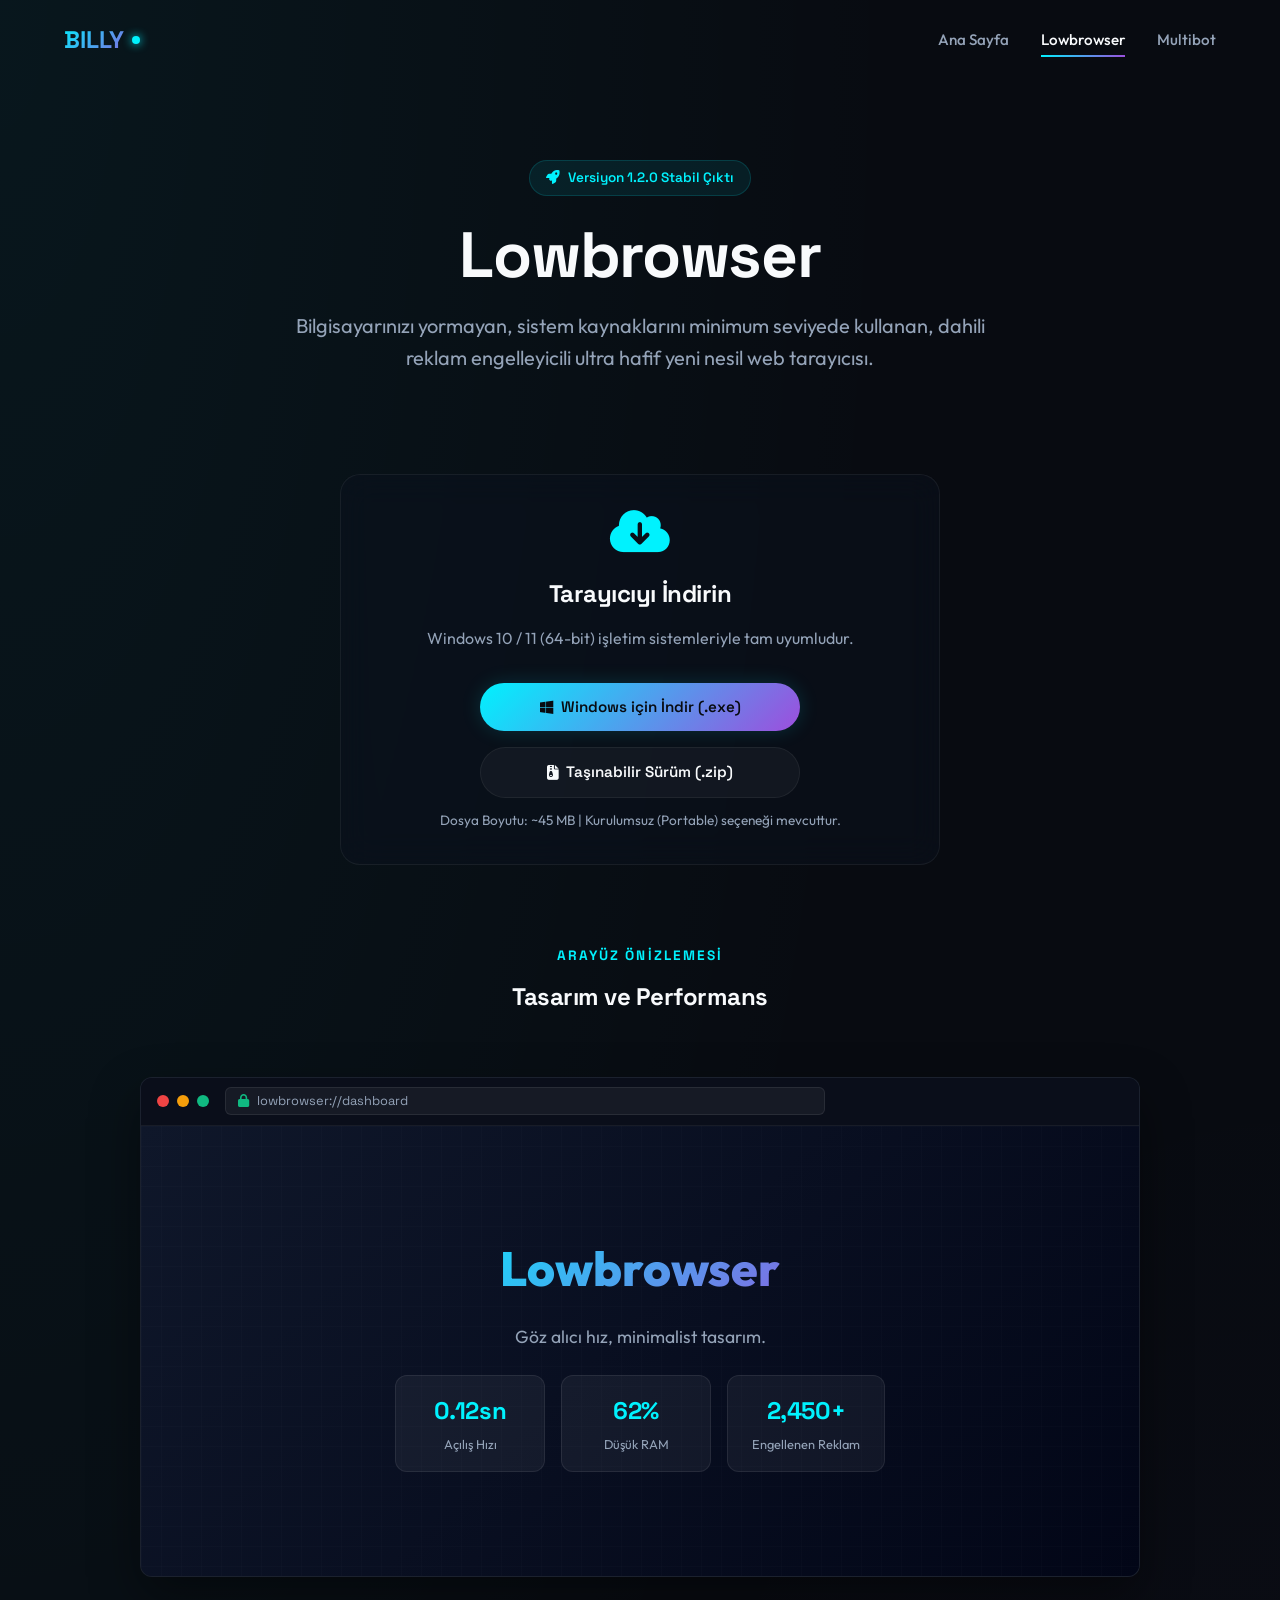
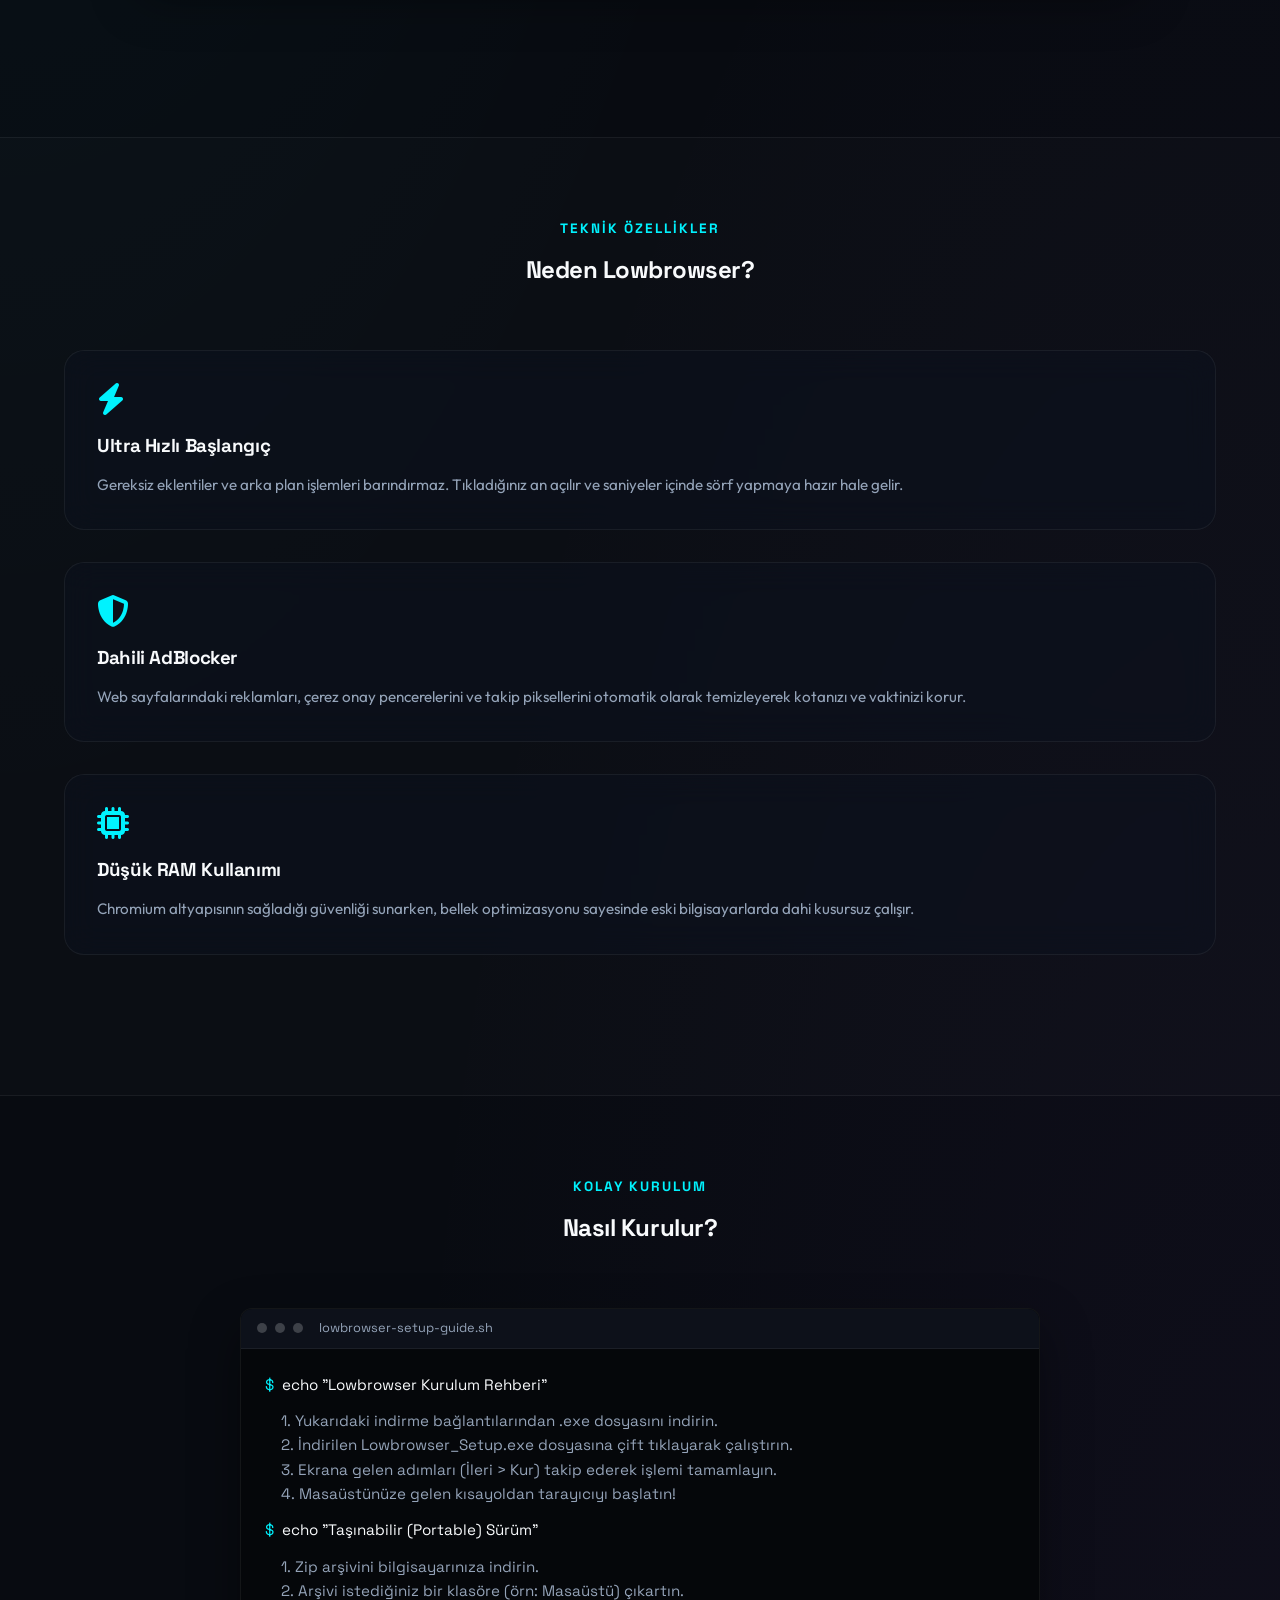
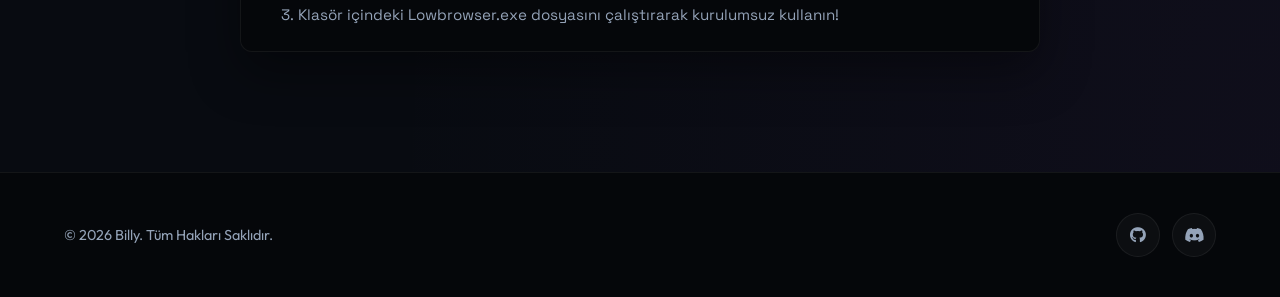
==== lowbrowser.html @ a313567b "ilk portfolyo surumu" ====
<!DOCTYPE html>
<html lang="tr">
<head>
  <meta charset="UTF-8">
  <meta name="viewport" content="width=device-width, initial-scale=1.0">
  <title>Lowbrowser İndir | Ultra Hafif Web Tarayıcısı</title>
  <meta name="description" content="Lowbrowser web tarayıcısını indirin. Minimum RAM ve CPU kullanımıyla Chromium tabanlı, hızlı, reklam engelleme özellikli tarayıcı.">
  
  <!-- Font Awesome Icons -->
  <link rel="stylesheet" href="https://cdnjs.cloudflare.com/ajax/libs/font-awesome/6.4.0/css/all.min.css">
  
  <!-- Custom Stylesheet -->
  <link rel="stylesheet" href="style.css">
</head>
<body>

  <!-- Navbar -->
  <header>
    <div class="container nav-container">
      <a href="index.html" class="logo" id="nav-logo">
        BILLY<span class="logo-dot"></span>
      </a>
      <ul class="nav-links" id="nav-menu">
        <li><a href="index.html">Ana Sayfa</a></li>
        <li><a href="lowbrowser.html" class="active">Lowbrowser</a></li>
        <li><a href="multibot.html">Multibot</a></li>
      </ul>
      <button class="mobile-menu-btn" aria-label="Menüyü Aç" id="menu-toggle">
        <i class="fas fa-bars"></i>
      </button>
    </div>
  </header>

  <!-- Subpage Hero -->
  <section class="subpage-hero">
    <div class="container">
      <span class="subpage-badge" style="background: rgba(0, 242, 254, 0.08); border: 1px solid rgba(0, 242, 254, 0.15); color: var(--accent-cyan);">
        <i class="fas fa-rocket"></i> Versiyon 1.2.0 Stabil Çıktı
      </span>
      <h1 class="subpage-title">Lowbrowser</h1>
      <p class="subpage-description">
        Bilgisayarınızı yormayan, sistem kaynaklarını minimum seviyede kullanan, dahili reklam engelleyicili ultra hafif yeni nesil web tarayıcısı.
      </p>
    </div>
  </section>

  <!-- Download Action Box -->
  <div class="container">
    <div class="glass-card download-box">
      <i class="fas fa-cloud-download-alt fa-3x" style="color: var(--accent-cyan); margin-bottom: 20px;"></i>
      <h2 style="margin-bottom: 12px;">Tarayıcıyı İndirin</h2>
      <p style="color: var(--text-secondary);">Windows 10 / 11 (64-bit) işletim sistemleriyle tam uyumludur.</p>
      
      <div class="download-options">
        <div class="download-btn-wrapper">
          <a href="https://github.com/billygitpages/lowbrowser/releases/latest/download/Lowbrowser_Setup.exe" class="btn btn-primary" style="width: 100%; max-width: 320px;" id="download-exe-link">
            <i class="fab fa-windows"></i> Windows için İndir (.exe)
          </a>
        </div>
        <div>
          <a href="https://github.com/billygitpages/lowbrowser/archive/refs/heads/main.zip" class="btn btn-secondary" style="width: 100%; max-width: 320px;" id="download-zip-link">
            <i class="fas fa-file-archive"></i> Taşınabilir Sürüm (.zip)
          </a>
        </div>
      </div>
      <p class="download-info-small">Dosya Boyutu: ~45 MB | Kurulumsuz (Portable) seçeneği mevcuttur.</p>
    </div>
  </div>

  <!-- Browser Visual Mockup -->
  <section class="section" style="padding-top: 0;">
    <div class="container">
      <div class="section-header">
        <span class="section-tag">Arayüz Önizlemesi</span>
        <h2>Tasarım ve Performans</h2>
      </div>

      <div class="browser-mockup">
        <div class="browser-header">
          <div class="browser-dots">
            <span class="browser-dot red"></span>
            <span class="browser-dot yellow"></span>
            <span class="browser-dot green"></span>
          </div>
          <div class="browser-address">
            <i class="fas fa-lock" style="margin-right: 8px; color: #10b981;"></i> lowbrowser://dashboard
          </div>
        </div>
        <div class="browser-content">
          <div class="browser-preview-ui">
            <div class="browser-preview-logo">Lowbrowser</div>
            <p style="color: var(--text-secondary); margin-bottom: 24px; font-size: 1.1rem;">Göz alıcı hız, minimalist tasarım.</p>
            
            <div style="display: flex; gap: 16px; justify-content: center; flex-wrap: wrap;">
              <div style="background: rgba(255,255,255,0.05); padding: 16px 24px; border-radius: 12px; border: 1px solid rgba(255,255,255,0.08); min-width: 150px;">
                <h4 style="color: var(--accent-cyan); font-size: 1.5rem; margin-bottom: 4px;">0.12sn</h4>
                <p style="font-size: 0.8rem; color: var(--text-secondary);">Açılış Hızı</p>
              </div>
              <div style="background: rgba(255,255,255,0.05); padding: 16px 24px; border-radius: 12px; border: 1px solid rgba(255,255,255,0.08); min-width: 150px;">
                <h4 style="color: var(--accent-cyan); font-size: 1.5rem; margin-bottom: 4px;">62%</h4>
                <p style="font-size: 0.8rem; color: var(--text-secondary);">Düşük RAM</p>
              </div>
              <div style="background: rgba(255,255,255,0.05); padding: 16px 24px; border-radius: 12px; border: 1px solid rgba(255,255,255,0.08); min-width: 150px;">
                <h4 style="color: var(--accent-cyan); font-size: 1.5rem; margin-bottom: 4px;">2,450+</h4>
                <p style="font-size: 0.8rem; color: var(--text-secondary);">Engellenen Reklam</p>
              </div>
            </div>
          </div>
          <!-- Background effect representing grid / browser lines -->
          <div style="position: absolute; inset: 0; background-image: linear-gradient(rgba(255,255,255,0.01) 1px, transparent 1px), linear-gradient(90deg, rgba(255,255,255,0.01) 1px, transparent 1px); background-size: 20px 20px; z-index: 1;"></div>
        </div>
      </div>
    </div>
  </section>

  <!-- Detailed Features Grid -->
  <section class="section" style="background: rgba(255, 255, 255, 0.01); border-top: 1px solid var(--card-border); border-bottom: 1px solid var(--card-border);">
    <div class="container">
      <div class="section-header">
        <span class="section-tag">Teknik Özellikler</span>
        <h2>Neden Lowbrowser?</h2>
      </div>

      <div class="features-grid">
        <div class="glass-card">
          <i class="fas fa-bolt fa-2x" style="color: var(--accent-cyan); margin-bottom: 16px;"></i>
          <h3 style="margin-bottom: 12px;">Ultra Hızlı Başlangıç</h3>
          <p style="color: var(--text-secondary); font-size: 0.95rem;">
            Gereksiz eklentiler ve arka plan işlemleri barındırmaz. Tıkladığınız an açılır ve saniyeler içinde sörf yapmaya hazır hale gelir.
          </p>
        </div>

        <div class="glass-card">
          <i class="fas fa-shield-alt fa-2x" style="color: var(--accent-cyan); margin-bottom: 16px;"></i>
          <h3 style="margin-bottom: 12px;">Dahili AdBlocker</h3>
          <p style="color: var(--text-secondary); font-size: 0.95rem;">
            Web sayfalarındaki reklamları, çerez onay pencerelerini ve takip piksellerini otomatik olarak temizleyerek kotanızı ve vaktinizi korur.
          </p>
        </div>

        <div class="glass-card">
          <i class="fas fa-microchip fa-2x" style="color: var(--accent-cyan); margin-bottom: 16px;"></i>
          <h3 style="margin-bottom: 12px;">Düşük RAM Kullanımı</h3>
          <p style="color: var(--text-secondary); font-size: 0.95rem;">
            Chromium altyapısının sağladığı güvenliği sunarken, bellek optimizasyonu sayesinde eski bilgisayarlarda dahi kusursuz çalışır.
          </p>
        </div>
      </div>
    </div>
  </section>

  <!-- How to Install Guide -->
  <section class="section">
    <div class="container">
      <div class="section-header">
        <span class="section-tag">Kolay Kurulum</span>
        <h2>Nasıl Kurulur?</h2>
      </div>

      <div class="terminal-card">
        <div class="terminal-header">
          <span class="terminal-dot"></span>
          <span class="terminal-dot"></span>
          <span class="terminal-dot"></span>
          <span class="terminal-title">lowbrowser-setup-guide.sh</span>
        </div>
        <div class="terminal-body">
          <div class="terminal-line">
            <span class="terminal-prompt">$</span>
            <span class="terminal-input">echo "Lowbrowser Kurulum Rehberi"</span>
          </div>
          <div class="terminal-output">
            1. Yukarıdaki indirme bağlantılarından .exe dosyasını indirin.<br>
            2. İndirilen Lowbrowser_Setup.exe dosyasına çift tıklayarak çalıştırın.<br>
            3. Ekrana gelen adımları (İleri > Kur) takip ederek işlemi tamamlayın.<br>
            4. Masaüstünüze gelen kısayoldan tarayıcıyı başlatın!
          </div>
          <div class="terminal-line">
            <span class="terminal-prompt">$</span>
            <span class="terminal-input">echo "Taşınabilir (Portable) Sürüm"</span>
          </div>
          <div class="terminal-output">
            1. Zip arşivini bilgisayarınıza indirin.<br>
            2. Arşivi istediğiniz bir klasöre (örn: Masaüstü) çıkartın.<br>
            3. Klasör içindeki Lowbrowser.exe dosyasını çalıştırarak kurulumsuz kullanın!
          </div>
        </div>
      </div>
    </div>
  </section>

  <!-- Footer -->
  <footer>
    <div class="container footer-container">
      <div class="footer-copy">
        &copy; 2026 Billy. Tüm Hakları Saklıdır.
      </div>
      <div class="footer-socials">
        <a href="https://github.com/billygitpages" class="btn-icon" target="_blank" aria-label="GitHub"><i class="fab fa-github"></i></a>
        <a href="https://discord.gg/invite" class="btn-icon" target="_blank" aria-label="Discord"><i class="fab fa-discord"></i></a>
      </div>
    </div>
  </footer>

  <!-- Custom Scripts -->
  <script src="main.js"></script>
</body>
</html>
---- style.css ----
@import url('https://fonts.googleapis.com/css2?family=Outfit:wght@300;400;500;600;700;800&family=Space+Grotesk:wght@400;500;600;700&display=swap');

/* CSS Variables */
:root {
  --bg-color: #080b11;
  --card-bg: rgba(13, 19, 33, 0.45);
  --card-border: rgba(255, 255, 255, 0.06);
  --text-primary: #f8fafc;
  --text-secondary: #94a3b8;
  --accent-cyan: #00f2fe;
  --accent-purple: #9d4edd;
  --accent-blue: #3b82f6;
  --gradient-primary: linear-gradient(135deg, var(--accent-cyan) 0%, var(--accent-purple) 100%);
  --gradient-dark: linear-gradient(180deg, #0b111e 0%, #05070a 100%);
  --glow-shadow: 0 0 20px rgba(0, 242, 254, 0.15);
  --glow-shadow-purple: 0 0 20px rgba(157, 78, 221, 0.15);
  --transition-smooth: all 0.3s cubic-bezier(0.4, 0, 0.2, 1);
  --font-display: 'Space Grotesk', sans-serif;
  --font-body: 'Outfit', sans-serif;
}

/* Reset */
* {
  margin: 0;
  padding: 0;
  box-sizing: border-box;
}

html {
  scroll-behavior: smooth;
}

body {
  background-color: var(--bg-color);
  background-image: 
    radial-gradient(at 0% 0%, rgba(0, 242, 254, 0.05) 0px, transparent 50%),
    radial-gradient(at 100% 100%, rgba(157, 78, 221, 0.05) 0px, transparent 50%);
  color: var(--text-primary);
  font-family: var(--font-body);
  line-height: 1.6;
  overflow-x: hidden;
  min-height: 100vh;
  display: flex;
  flex-direction: column;
}

/* Typography */
h1, h2, h3, h4, h5, h6 {
  font-family: var(--font-display);
  font-weight: 700;
  letter-spacing: -0.02em;
}

a {
  color: inherit;
  text-decoration: none;
  transition: var(--transition-smooth);
}

/* Layout Utilities */
.container {
  width: 100%;
  max-width: 1200px;
  margin: 0 auto;
  padding: 0 24px;
}

.section {
  padding: 80px 0;
}

/* Navigation Header */
header {
  position: fixed;
  top: 0;
  left: 0;
  width: 100%;
  z-index: 1000;
  transition: var(--transition-smooth);
  border-bottom: 1px solid transparent;
}

header.scrolled {
  background: rgba(8, 11, 17, 0.8);
  backdrop-filter: blur(12px);
  -webkit-backdrop-filter: blur(12px);
  border-bottom: 1px solid var(--card-border);
  box-shadow: 0 4px 30px rgba(0, 0, 0, 0.2);
}

.nav-container {
  display: flex;
  justify-content: space-between;
  align-items: center;
  height: 80px;
}

.logo {
  font-family: var(--font-display);
  font-size: 1.5rem;
  font-weight: 700;
  background: var(--gradient-primary);
  -webkit-background-clip: text;
  -webkit-text-fill-color: transparent;
  display: flex;
  align-items: center;
  gap: 8px;
}

.logo-dot {
  width: 8px;
  height: 8px;
  background: var(--accent-cyan);
  border-radius: 50%;
  box-shadow: 0 0 10px var(--accent-cyan);
}

.nav-links {
  display: flex;
  gap: 32px;
  list-style: none;
}

.nav-links a {
  font-size: 0.95rem;
  font-weight: 500;
  color: var(--text-secondary);
  position: relative;
  padding: 8px 0;
}

.nav-links a:hover,
.nav-links a.active {
  color: var(--text-primary);
}

.nav-links a::after {
  content: '';
  position: absolute;
  bottom: 0;
  left: 0;
  width: 0;
  height: 2px;
  background: var(--gradient-primary);
  transition: var(--transition-smooth);
}

.nav-links a:hover::after,
.nav-links a.active::after {
  width: 100%;
}

.mobile-menu-btn {
  display: none;
  background: none;
  border: none;
  color: var(--text-primary);
  font-size: 1.5rem;
  cursor: pointer;
}

/* Buttons */
.btn {
  display: inline-flex;
  align-items: center;
  justify-content: center;
  gap: 8px;
  padding: 12px 28px;
  border-radius: 50px;
  font-size: 0.95rem;
  font-weight: 600;
  cursor: pointer;
  transition: var(--transition-smooth);
  font-family: var(--font-display);
}

.btn-primary {
  background: var(--gradient-primary);
  color: #080b11;
  box-shadow: var(--glow-shadow);
  border: none;
}

.btn-primary:hover {
  transform: translateY(-2px);
  box-shadow: 0 0 25px rgba(0, 242, 254, 0.4);
}

.btn-secondary {
  background: rgba(255, 255, 255, 0.04);
  color: var(--text-primary);
  border: 1px solid var(--card-border);
}

.btn-secondary:hover {
  background: rgba(255, 255, 255, 0.08);
  border-color: rgba(255, 255, 255, 0.2);
  transform: translateY(-2px);
}

.btn-icon {
  width: 44px;
  height: 44px;
  border-radius: 50%;
  display: inline-flex;
  align-items: center;
  justify-content: center;
  background: rgba(255, 255, 255, 0.03);
  border: 1px solid var(--card-border);
  color: var(--text-secondary);
  transition: var(--transition-smooth);
}

.btn-icon:hover {
  color: var(--text-primary);
  background: rgba(255, 255, 255, 0.08);
  border-color: var(--accent-cyan);
  box-shadow: var(--glow-shadow);
  transform: translateY(-2px);
}

/* Glassmorphism Cards */
.glass-card {
  background: var(--card-bg);
  backdrop-filter: blur(16px);
  -webkit-backdrop-filter: blur(16px);
  border: 1px solid var(--card-border);
  border-radius: 20px;
  padding: 32px;
  transition: var(--transition-smooth);
}

.glass-card:hover {
  border-color: rgba(255, 255, 255, 0.12);
  transform: translateY(-4px);
}

/* Hero Section */
.hero {
  min-height: 100vh;
  display: flex;
  align-items: center;
  padding-top: 100px;
  position: relative;
  overflow: hidden;
}

.hero-grid {
  display: grid;
  grid-template-cols: 1.2fr 0.8fr;
  gap: 48px;
  align-items: center;
}

.hero-content {
  max-width: 650px;
}

.hero-badge {
  display: inline-flex;
  align-items: center;
  gap: 8px;
  background: rgba(0, 242, 254, 0.08);
  border: 1px solid rgba(0, 242, 254, 0.15);
  color: var(--accent-cyan);
  padding: 6px 16px;
  border-radius: 30px;
  font-size: 0.85rem;
  font-weight: 600;
  margin-bottom: 24px;
  font-family: var(--font-display);
}

.hero-badge .ping {
  width: 6px;
  height: 6px;
  background-color: var(--accent-cyan);
  border-radius: 50%;
  animation: ping 1.5s infinite;
}

@keyframes ping {
  0% { transform: scale(1); opacity: 1; }
  50% { transform: scale(1.8); opacity: 0; }
  100% { transform: scale(1); opacity: 0; }
}

.hero-title {
  font-size: 4rem;
  line-height: 1.1;
  margin-bottom: 24px;
}

.hero-title span {
  background: var(--gradient-primary);
  -webkit-background-clip: text;
  -webkit-text-fill-color: transparent;
}

.hero-subtitle {
  font-size: 1.25rem;
  color: var(--text-secondary);
  margin-bottom: 40px;
}

.hero-buttons {
  display: flex;
  gap: 16px;
  flex-wrap: wrap;
}

/* Floating Art / Visual Representation in Hero */
.hero-visual {
  position: relative;
  display: flex;
  justify-content: center;
  align-items: center;
}

.hero-circle {
  width: 320px;
  height: 320px;
  background: radial-gradient(circle, rgba(0, 242, 254, 0.15) 0%, transparent 70%);
  border-radius: 50%;
  position: relative;
  animation: float 6s ease-in-out infinite;
}

.hero-circle::before {
  content: '';
  position: absolute;
  inset: 20px;
  border: 1px dashed rgba(255, 255, 255, 0.1);
  border-radius: 50%;
  animation: spin 20s linear infinite;
}

.hero-circle::after {
  content: '';
  position: absolute;
  width: 15px;
  height: 15px;
  background: var(--accent-purple);
  border-radius: 50%;
  top: 15%;
  right: 15%;
  box-shadow: var(--glow-shadow-purple);
}

@keyframes float {
  0%, 100% { transform: translateY(0); }
  50% { transform: translateY(-15px); }
}

@keyframes spin {
  to { transform: rotate(360deg); }
}

/* About / Stats */
.stats-grid {
  display: grid;
  grid-template-cols: repeat(auto-fit, minmax(220px, 1fr));
  gap: 24px;
  margin-bottom: 48px;
}

.stat-card {
  text-align: center;
}

.stat-number {
  font-size: 2.5rem;
  font-weight: 800;
  font-family: var(--font-display);
  background: var(--gradient-primary);
  -webkit-background-clip: text;
  -webkit-text-fill-color: transparent;
  margin-bottom: 8px;
}

.stat-label {
  color: var(--text-secondary);
  font-size: 0.9rem;
}

/* Section Header */
.section-header {
  text-align: center;
  max-width: 600px;
  margin: 0 auto 60px;
}

.section-tag {
  color: var(--accent-cyan);
  font-family: var(--font-display);
  font-size: 0.85rem;
  font-weight: 700;
  text-transform: uppercase;
  letter-spacing: 0.15em;
  margin-bottom: 12px;
  display: block;
}

.section-title {
  font-size: 2.5rem;
  margin-bottom: 16px;
}

.section-subtitle {
  color: var(--text-secondary);
}

/* Projects Grid */
.projects-grid {
  display: grid;
  grid-template-cols: 1fr 1fr;
  gap: 32px;
}

.project-card {
  display: flex;
  flex-direction: column;
  height: 100%;
}

.project-meta {
  display: flex;
  justify-content: space-between;
  align-items: center;
  margin-bottom: 20px;
}

.project-tag {
  font-size: 0.8rem;
  font-weight: 600;
  padding: 4px 12px;
  border-radius: 20px;
  background: rgba(255, 255, 255, 0.05);
  border: 1px solid var(--card-border);
}

.project-tag.lowbrowser {
  color: var(--accent-cyan);
  background: rgba(0, 242, 254, 0.06);
}

.project-tag.multibot {
  color: var(--accent-purple);
  background: rgba(157, 78, 221, 0.06);
}

.project-card h3 {
  font-size: 1.75rem;
  margin-bottom: 12px;
}

.project-description {
  color: var(--text-secondary);
  margin-bottom: 24px;
  flex-grow: 1;
}

.project-features {
  list-style: none;
  margin-bottom: 32px;
}

.project-features li {
  display: flex;
  align-items: center;
  gap: 8px;
  font-size: 0.9rem;
  color: var(--text-secondary);
  margin-bottom: 8px;
}

.project-features li::before {
  content: '✓';
  color: var(--accent-cyan);
  font-weight: bold;
}

.project-links {
  display: flex;
  gap: 16px;
  margin-top: auto;
}

/* Skills Showcase */
.skills-grid {
  display: grid;
  grid-template-cols: repeat(auto-fit, minmax(280px, 1fr));
  gap: 24px;
}

.skill-category h3 {
  font-size: 1.25rem;
  margin-bottom: 20px;
  display: flex;
  align-items: center;
  gap: 8px;
}

.skill-category h3 .indicator {
  width: 6px;
  height: 6px;
  border-radius: 50%;
  background: var(--accent-cyan);
}

.skill-items {
  display: flex;
  flex-wrap: wrap;
  gap: 12px;
}

.skill-tag {
  background: rgba(255, 255, 255, 0.03);
  border: 1px solid var(--card-border);
  padding: 8px 16px;
  border-radius: 8px;
  font-size: 0.9rem;
  font-weight: 500;
  transition: var(--transition-smooth);
}

.skill-tag:hover {
  background: rgba(255, 255, 255, 0.06);
  border-color: var(--accent-cyan);
  transform: translateY(-2px);
}

/* Contact Info */
.contact-grid {
  display: grid;
  grid-template-cols: 1fr 1.2fr;
  gap: 48px;
}

.contact-info {
  display: flex;
  flex-direction: column;
  gap: 24px;
}

.contact-method {
  display: flex;
  align-items: center;
  gap: 20px;
}

.contact-icon {
  width: 56px;
  height: 56px;
  border-radius: 16px;
  background: rgba(255, 255, 255, 0.03);
  border: 1px solid var(--card-border);
  display: flex;
  align-items: center;
  justify-content: center;
  color: var(--accent-cyan);
  font-size: 1.25rem;
}

.contact-details h4 {
  font-size: 0.9rem;
  color: var(--text-secondary);
  text-transform: uppercase;
  margin-bottom: 4px;
}

.contact-details p {
  font-size: 1.1rem;
  font-weight: 600;
}

/* Footer */
footer {
  margin-top: auto;
  border-top: 1px solid var(--card-border);
  padding: 40px 0;
  background: #05070a;
}

.footer-container {
  display: flex;
  justify-content: space-between;
  align-items: center;
  flex-wrap: wrap;
  gap: 24px;
}

.footer-copy {
  color: var(--text-secondary);
  font-size: 0.9rem;
}

.footer-socials {
  display: flex;
  gap: 12px;
}

/* Subpages Styling (Lowbrowser & Multibot) */
.subpage-hero {
  padding-top: 160px;
  padding-bottom: 60px;
  text-align: center;
}

.subpage-badge {
  display: inline-flex;
  align-items: center;
  gap: 8px;
  padding: 6px 16px;
  border-radius: 30px;
  font-size: 0.85rem;
  font-weight: 600;
  margin-bottom: 24px;
  font-family: var(--font-display);
}

.subpage-title {
  font-size: 4rem;
  margin-bottom: 20px;
  line-height: 1.1;
}

.subpage-description {
  font-size: 1.25rem;
  color: var(--text-secondary);
  max-width: 700px;
  margin: 0 auto 40px;
}

/* Lowbrowser Download Section */
.download-box {
  max-width: 600px;
  margin: 0 auto 80px;
  text-align: center;
}

.download-options {
  display: flex;
  flex-direction: column;
  gap: 16px;
  margin-top: 32px;
}

.download-btn-wrapper {
  position: relative;
}

.download-info-small {
  margin-top: 12px;
  font-size: 0.85rem;
  color: var(--text-secondary);
}

/* Browser Window Mockup */
.browser-mockup {
  border-radius: 12px;
  border: 1px solid var(--card-border);
  box-shadow: 0 20px 50px rgba(0,0,0,0.4);
  overflow: hidden;
  background: #0d1321;
  margin: 40px auto 80px;
  max-width: 1000px;
}

.browser-header {
  height: 48px;
  background: #0a0e1a;
  border-bottom: 1px solid var(--card-border);
  display: flex;
  align-items: center;
  padding: 0 16px;
  gap: 16px;
}

.browser-dots {
  display: flex;
  gap: 8px;
}

.browser-dot {
  width: 12px;
  height: 12px;
  border-radius: 50%;
}

.browser-dot.red { background-color: #ef4444; }
.browser-dot.yellow { background-color: #f59e0b; }
.browser-dot.green { background-color: #10b981; }

.browser-address {
  flex-grow: 1;
  max-width: 600px;
  height: 28px;
  background: rgba(255,255,255,0.05);
  border: 1px solid rgba(255,255,255,0.08);
  border-radius: 6px;
  display: flex;
  align-items: center;
  padding: 0 12px;
  font-size: 0.8rem;
  color: var(--text-secondary);
  font-family: var(--font-display);
}

.browser-content {
  height: 450px;
  display: flex;
  align-items: center;
  justify-content: center;
  background: linear-gradient(135deg, #0f172a 0%, #020617 100%);
  position: relative;
  overflow: hidden;
}

.browser-preview-ui {
  text-align: center;
  z-index: 2;
  padding: 24px;
}

.browser-preview-logo {
  font-size: 3rem;
  font-weight: 800;
  margin-bottom: 16px;
  background: var(--gradient-primary);
  -webkit-background-clip: text;
  -webkit-text-fill-color: transparent;
}

/* Command Console / Bot commands */
.terminal-card {
  background: #05070a;
  border-radius: 12px;
  border: 1px solid var(--card-border);
  box-shadow: 0 20px 50px rgba(0,0,0,0.4);
  font-family: 'Space Grotesk', monospace;
  overflow: hidden;
  max-width: 800px;
  margin: 40px auto;
}

.terminal-header {
  height: 40px;
  background: #0d111a;
  border-bottom: 1px solid var(--card-border);
  display: flex;
  align-items: center;
  padding: 0 16px;
  gap: 8px;
}

.terminal-dot {
  width: 10px;
  height: 10px;
  border-radius: 50%;
  background: rgba(255, 255, 255, 0.2);
}

.terminal-title {
  color: var(--text-secondary);
  font-size: 0.8rem;
  margin-left: 8px;
}

.terminal-body {
  padding: 24px;
  color: #38bdf8;
  font-size: 0.95rem;
  min-height: 250px;
  display: flex;
  flex-direction: column;
  gap: 12px;
}

.terminal-line {
  display: flex;
  gap: 8px;
}

.terminal-prompt {
  color: var(--accent-cyan);
}

.terminal-input {
  color: var(--text-primary);
}

.terminal-output {
  color: var(--text-secondary);
  padding-left: 16px;
}

.command-table {
  width: 100%;
  border-collapse: collapse;
  margin-top: 16px;
}

.command-table th, .command-table td {
  padding: 12px 16px;
  text-align: left;
  border-bottom: 1px solid rgba(255,255,255,0.05);
}

.command-table th {
  color: var(--accent-cyan);
  font-size: 0.85rem;
  text-transform: uppercase;
}

.command-name {
  color: var(--text-primary);
  font-weight: 600;
}

/* Feature Grid standard */
.features-grid {
  display: grid;
  grid-template-cols: repeat(auto-fit, minmax(300px, 1fr));
  gap: 32px;
  margin-bottom: 60px;
}

/* Responsive Breakpoints */
@media (max-width: 992px) {
  .hero-grid {
    grid-template-cols: 1fr;
    text-align: center;
    padding-bottom: 60px;
  }
  
  .hero-content {
    max-width: 100%;
  }

  .hero-buttons {
    justify-content: center;
  }

  .hero-visual {
    margin-top: 40px;
  }

  .projects-grid {
    grid-template-cols: 1fr;
  }

  .contact-grid {
    grid-template-cols: 1fr;
  }
}

@media (max-width: 768px) {
  .hero-title {
    font-size: 2.75rem;
  }
  
  .subpage-title {
    font-size: 2.75rem;
  }

  .nav-links {
    display: none; /* In a production app, we would make a responsive toggle. We will handle toggles in main.js */
  }

  .nav-links.active {
    display: flex;
    flex-direction: column;
    position: absolute;
    top: 80px;
    left: 0;
    width: 100%;
    background: rgba(8, 11, 17, 0.95);
    backdrop-filter: blur(12px);
    border-bottom: 1px solid var(--card-border);
    padding: 24px;
    gap: 16px;
    align-items: center;
  }

  .mobile-menu-btn {
    display: block;
  }
}
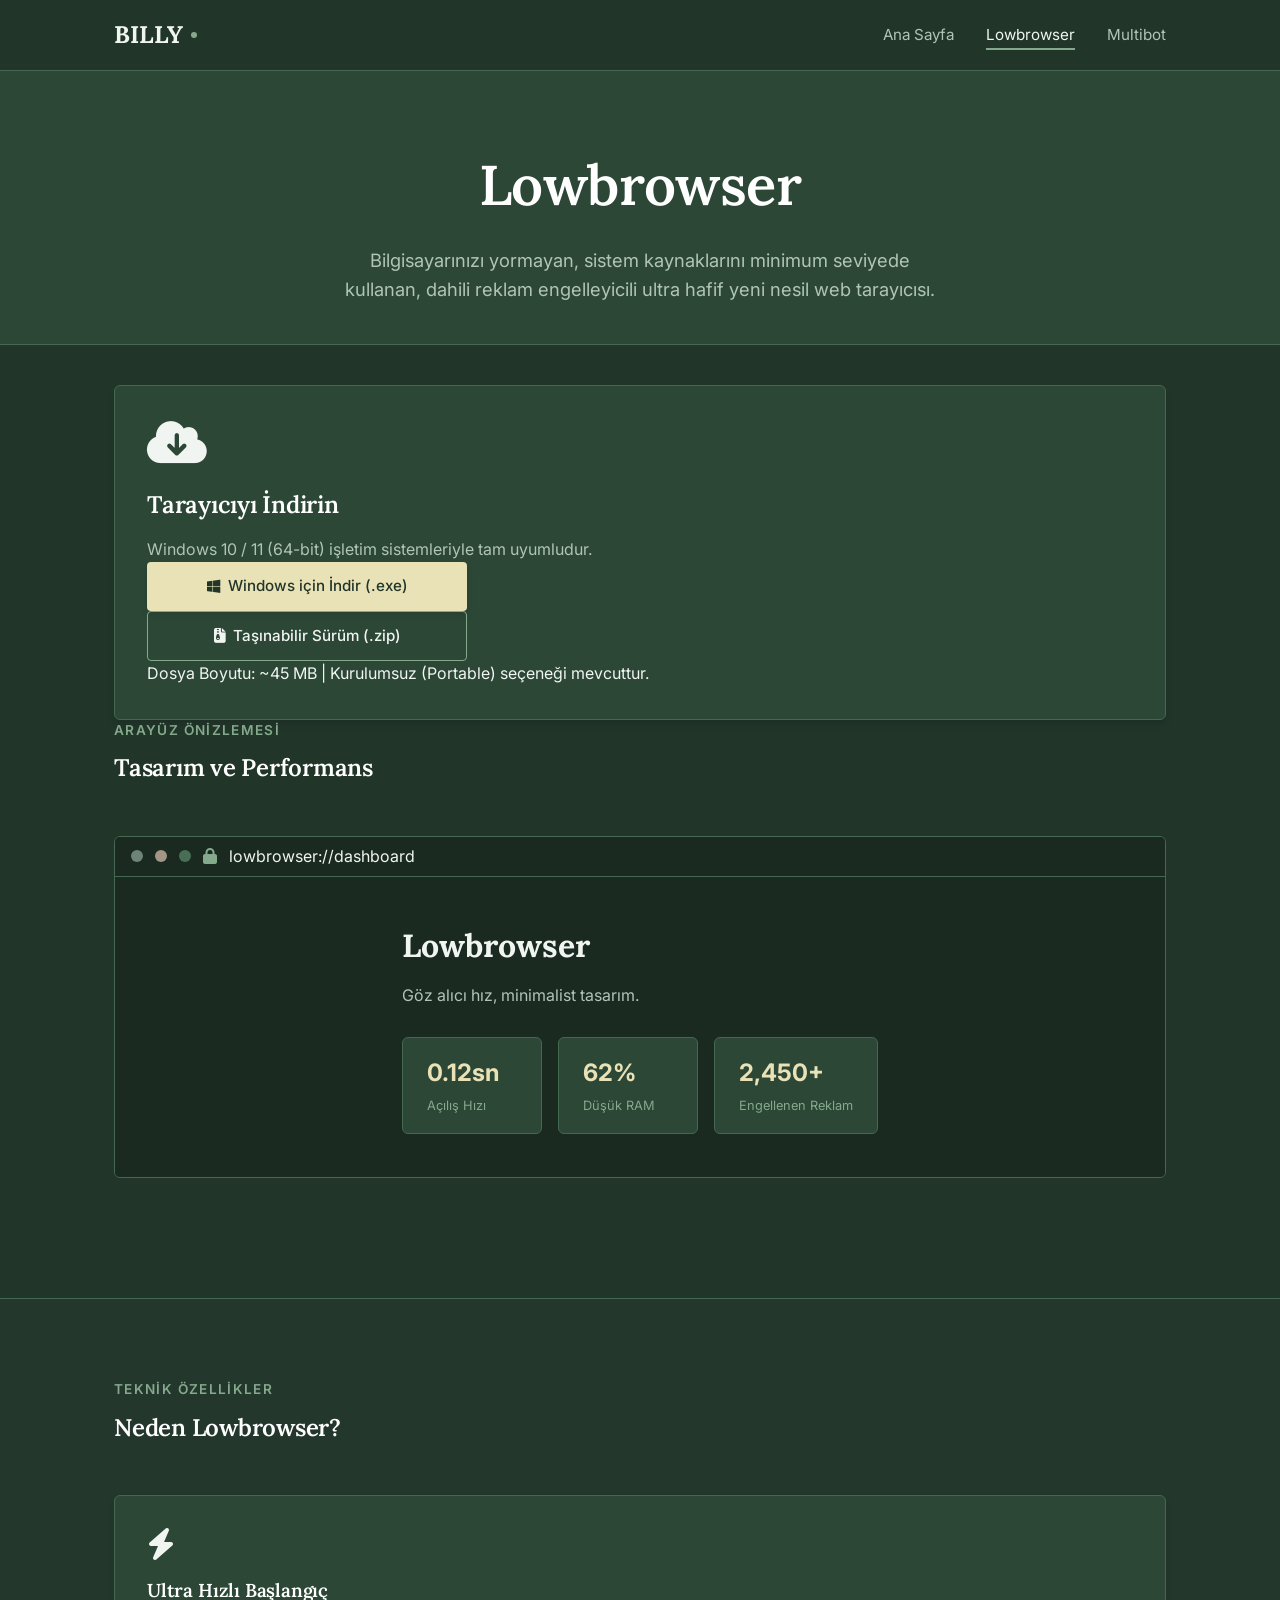
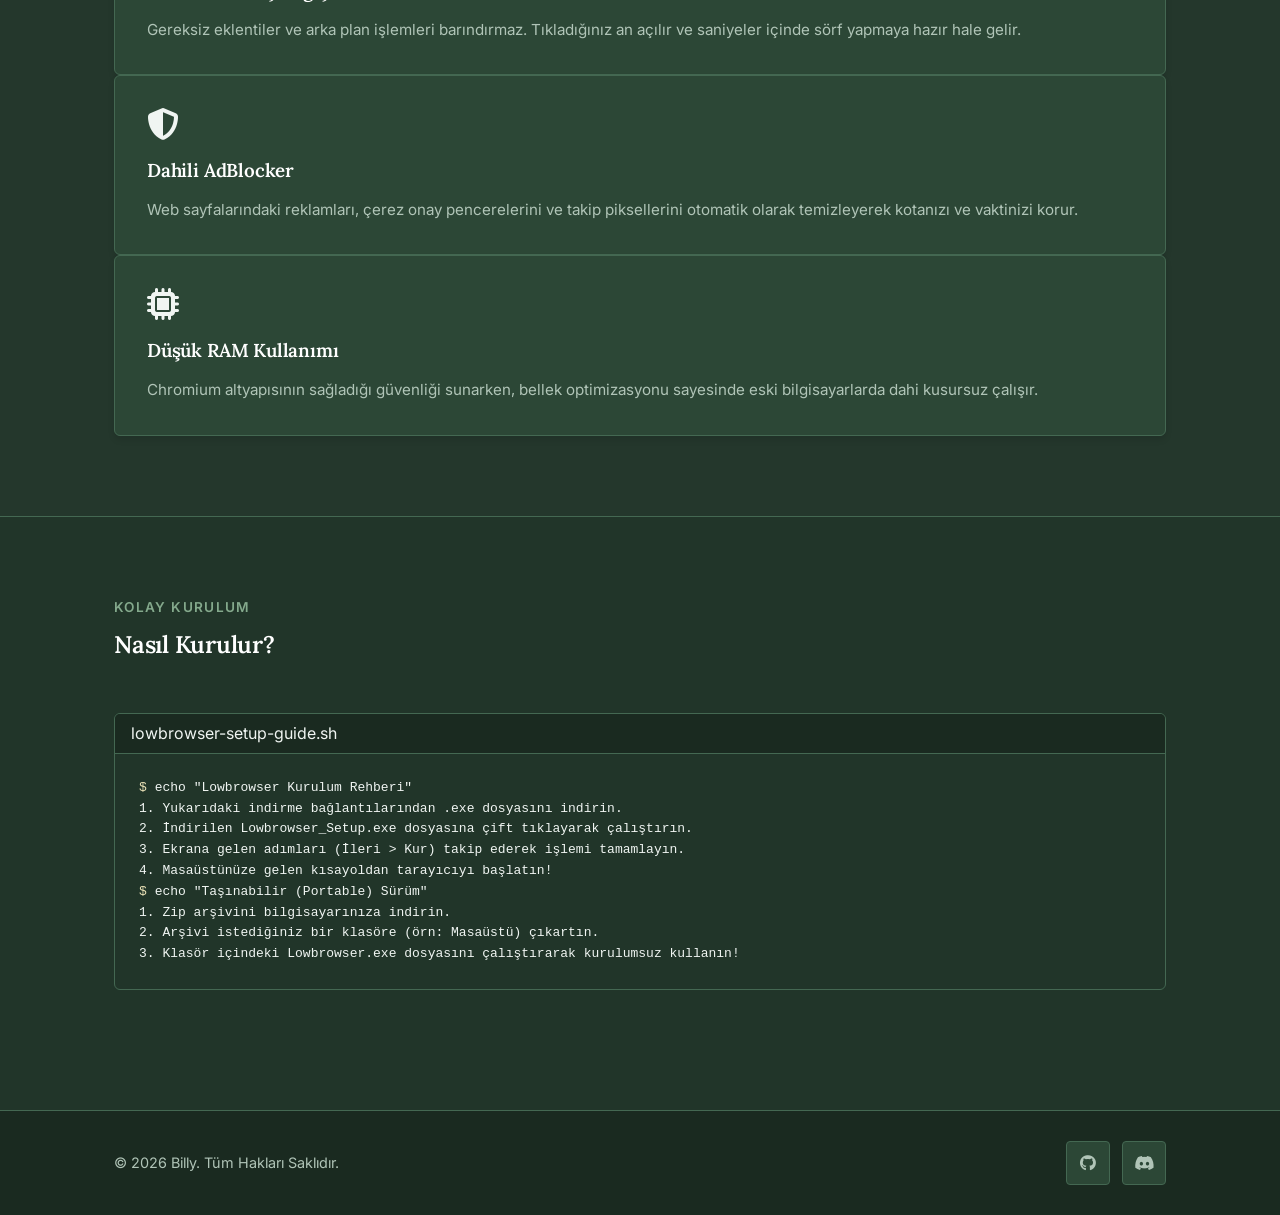
==== commit 93903714: "Browser mockup doga temasi duzeltmesi" ====
--- a/lowbrowser.html
+++ b/lowbrowser.html
@@ -76,38 +76,35 @@
       </div>
 
       <div class="browser-mockup">
-        <div class="browser-header">
-          <div class="browser-dots">
-            <span class="browser-dot red"></span>
-            <span class="browser-dot yellow"></span>
-            <span class="browser-dot green"></span>
-          </div>
-          <div class="browser-address">
-            <i class="fas fa-lock" style="margin-right: 8px; color: #10b981;"></i> lowbrowser://dashboard
-          </div>
-        </div>
-        <div class="browser-content">
+        <div class="browser-header" style="display: flex; align-items: center; gap: 12px;">
+          <!-- Düzgün gösterilen noktalar -->
+          <span style="width:12px;height:12px;border-radius:50%;background:#6e8477;display:inline-block;"></span>
+          <span style="width:12px;height:12px;border-radius:50%;background:#a49685;display:inline-block;"></span>
+          <span style="width:12px;height:12px;border-radius:50%;background:#486e56;display:inline-block;"></span>
+          <div class="browser-address" style="flex:1;">
+            <i class="fas fa-lock" style="margin-right: 8px; color: #84A98C;"></i> lowbrowser://dashboard
+          </div>
+        </div>
+        <div class="browser-content" style="background: #1A2A20; min-height: 300px; display:flex; align-items:center; justify-content:center;">
           <div class="browser-preview-ui">
-            <div class="browser-preview-logo">Lowbrowser</div>
-            <p style="color: var(--text-secondary); margin-bottom: 24px; font-size: 1.1rem;">Göz alıcı hız, minimalist tasarım.</p>
+            <div style="font-family: 'Lora', serif; font-size: 2rem; font-weight: 700; color: #F0F5F2; margin-bottom: 12px;">Lowbrowser</div>
+            <p style="color: #B0C4B7; margin-bottom: 28px; font-size: 1rem;">Göz alıcı hız, minimalist tasarım.</p>
             
             <div style="display: flex; gap: 16px; justify-content: center; flex-wrap: wrap;">
-              <div style="background: rgba(255,255,255,0.05); padding: 16px 24px; border-radius: 12px; border: 1px solid rgba(255,255,255,0.08); min-width: 150px;">
-                <h4 style="color: var(--accent-cyan); font-size: 1.5rem; margin-bottom: 4px;">0.12sn</h4>
-                <p style="font-size: 0.8rem; color: var(--text-secondary);">Açılış Hızı</p>
+              <div style="background: #2C4736; padding: 16px 24px; border-radius: 6px; border: 1px solid #446852; min-width: 140px;">
+                <div style="color: #EAE2B7; font-size: 1.5rem; font-weight: 700; margin-bottom: 4px;">0.12sn</div>
+                <p style="font-size: 0.8rem; color: #84A98C;">Açılış Hızı</p>
               </div>
-              <div style="background: rgba(255,255,255,0.05); padding: 16px 24px; border-radius: 12px; border: 1px solid rgba(255,255,255,0.08); min-width: 150px;">
-                <h4 style="color: var(--accent-cyan); font-size: 1.5rem; margin-bottom: 4px;">62%</h4>
-                <p style="font-size: 0.8rem; color: var(--text-secondary);">Düşük RAM</p>
+              <div style="background: #2C4736; padding: 16px 24px; border-radius: 6px; border: 1px solid #446852; min-width: 140px;">
+                <div style="color: #EAE2B7; font-size: 1.5rem; font-weight: 700; margin-bottom: 4px;">62%</div>
+                <p style="font-size: 0.8rem; color: #84A98C;">Düşük RAM</p>
               </div>
-              <div style="background: rgba(255,255,255,0.05); padding: 16px 24px; border-radius: 12px; border: 1px solid rgba(255,255,255,0.08); min-width: 150px;">
-                <h4 style="color: var(--accent-cyan); font-size: 1.5rem; margin-bottom: 4px;">2,450+</h4>
-                <p style="font-size: 0.8rem; color: var(--text-secondary);">Engellenen Reklam</p>
+              <div style="background: #2C4736; padding: 16px 24px; border-radius: 6px; border: 1px solid #446852; min-width: 140px;">
+                <div style="color: #EAE2B7; font-size: 1.5rem; font-weight: 700; margin-bottom: 4px;">2,450+</div>
+                <p style="font-size: 0.8rem; color: #84A98C;">Engellenen Reklam</p>
               </div>
             </div>
           </div>
-          <!-- Background effect representing grid / browser lines -->
-          <div style="position: absolute; inset: 0; background-image: linear-gradient(rgba(255,255,255,0.01) 1px, transparent 1px), linear-gradient(90deg, rgba(255,255,255,0.01) 1px, transparent 1px); background-size: 20px 20px; z-index: 1;"></div>
         </div>
       </div>
     </div>
--- a/style.css
+++ b/style.css
@@ -1,66 +1,56 @@
-@import url('https://fonts.googleapis.com/css2?family=Outfit:wght@300;400;500;600;700;800&family=Space+Grotesk:wght@400;500;600;700&display=swap');
-
-/* CSS Variables */
+@import url('https://fonts.googleapis.com/css2?family=Inter:wght@400;500;600&family=Lora:ital,wght@0,400;0,600;0,700;1,400&display=swap');
+
+/* Klasik, El Yapımı Doğal Yeşil Tema */
 :root {
-  --bg-color: #080b11;
-  --card-bg: rgba(13, 19, 33, 0.45);
-  --card-border: rgba(255, 255, 255, 0.06);
-  --text-primary: #f8fafc;
-  --text-secondary: #94a3b8;
-  --accent-cyan: #00f2fe;
-  --accent-purple: #9d4edd;
-  --accent-blue: #3b82f6;
-  --gradient-primary: linear-gradient(135deg, var(--accent-cyan) 0%, var(--accent-purple) 100%);
-  --gradient-dark: linear-gradient(180deg, #0b111e 0%, #05070a 100%);
-  --glow-shadow: 0 0 20px rgba(0, 242, 254, 0.15);
-  --glow-shadow-purple: 0 0 20px rgba(157, 78, 221, 0.15);
-  --transition-smooth: all 0.3s cubic-bezier(0.4, 0, 0.2, 1);
-  --font-display: 'Space Grotesk', sans-serif;
-  --font-body: 'Outfit', sans-serif;
-}
-
-/* Reset */
+  --bg-color: #213529; /* Koyu Orman Yeşili */
+  --card-bg: #2C4736; /* Tok Yaprak Yeşili */
+  --card-border: #446852; /* Kenarlık Yeşili */
+  --text-primary: #F0F5F2; /* Kirli Beyaz / Açık Yeşil */
+  --text-secondary: #B0C4B7; /* Soluk Yeşil */
+  --accent-color: #84A98C; /* Adaçayı / Açık Vurgu Yeşili */
+  --btn-primary-bg: #EAE2B7; /* Saman / Güneş Sarısı - Canlılık katmak için */
+  --btn-primary-text: #213529;
+  
+  --font-heading: 'Lora', serif;
+  --font-body: 'Inter', sans-serif;
+  
+  --shadow-subtle: 0 4px 6px rgba(0, 0, 0, 0.1);
+  --shadow-hover: 0 8px 15px rgba(0, 0, 0, 0.2);
+  --transition: all 0.2s ease-in-out;
+}
+
 * {
   margin: 0;
   padding: 0;
   box-sizing: border-box;
 }
 
-html {
-  scroll-behavior: smooth;
-}
-
 body {
   background-color: var(--bg-color);
-  background-image: 
-    radial-gradient(at 0% 0%, rgba(0, 242, 254, 0.05) 0px, transparent 50%),
-    radial-gradient(at 100% 100%, rgba(157, 78, 221, 0.05) 0px, transparent 50%);
   color: var(--text-primary);
   font-family: var(--font-body);
   line-height: 1.6;
-  overflow-x: hidden;
   min-height: 100vh;
   display: flex;
   flex-direction: column;
 }
 
-/* Typography */
 h1, h2, h3, h4, h5, h6 {
-  font-family: var(--font-display);
-  font-weight: 700;
-  letter-spacing: -0.02em;
+  font-family: var(--font-heading);
+  font-weight: 600;
+  letter-spacing: -0.01em;
+  color: #FFFFFF;
 }
 
 a {
   color: inherit;
   text-decoration: none;
-  transition: var(--transition-smooth);
-}
-
-/* Layout Utilities */
+  transition: var(--transition);
+}
+
 .container {
   width: 100%;
-  max-width: 1200px;
+  max-width: 1100px;
   margin: 0 auto;
   padding: 0 24px;
 }
@@ -69,50 +59,39 @@
   padding: 80px 0;
 }
 
-/* Navigation Header */
+/* Header */
 header {
   position: fixed;
   top: 0;
   left: 0;
   width: 100%;
-  z-index: 1000;
-  transition: var(--transition-smooth);
-  border-bottom: 1px solid transparent;
-}
-
-header.scrolled {
-  background: rgba(8, 11, 17, 0.8);
-  backdrop-filter: blur(12px);
-  -webkit-backdrop-filter: blur(12px);
+  z-index: 100;
+  background-color: var(--bg-color);
   border-bottom: 1px solid var(--card-border);
-  box-shadow: 0 4px 30px rgba(0, 0, 0, 0.2);
 }
 
 .nav-container {
   display: flex;
   justify-content: space-between;
   align-items: center;
-  height: 80px;
+  height: 70px;
 }
 
 .logo {
-  font-family: var(--font-display);
+  font-family: var(--font-heading);
   font-size: 1.5rem;
   font-weight: 700;
-  background: var(--gradient-primary);
-  -webkit-background-clip: text;
-  -webkit-text-fill-color: transparent;
+  color: var(--text-primary);
   display: flex;
   align-items: center;
   gap: 8px;
 }
 
 .logo-dot {
-  width: 8px;
-  height: 8px;
-  background: var(--accent-cyan);
+  width: 6px;
+  height: 6px;
+  background-color: var(--accent-color);
   border-radius: 50%;
-  box-shadow: 0 0 10px var(--accent-cyan);
 }
 
 .nav-links {
@@ -123,31 +102,14 @@
 
 .nav-links a {
   font-size: 0.95rem;
-  font-weight: 500;
-  color: var(--text-secondary);
-  position: relative;
-  padding: 8px 0;
+  color: var(--text-secondary);
 }
 
 .nav-links a:hover,
 .nav-links a.active {
   color: var(--text-primary);
-}
-
-.nav-links a::after {
-  content: '';
-  position: absolute;
-  bottom: 0;
-  left: 0;
-  width: 0;
-  height: 2px;
-  background: var(--gradient-primary);
-  transition: var(--transition-smooth);
-}
-
-.nav-links a:hover::after,
-.nav-links a.active::after {
-  width: 100%;
+  border-bottom: 2px solid var(--accent-color);
+  padding-bottom: 4px;
 }
 
 .mobile-menu-btn {
@@ -165,140 +127,102 @@
   align-items: center;
   justify-content: center;
   gap: 8px;
-  padding: 12px 28px;
-  border-radius: 50px;
+  padding: 12px 24px;
   font-size: 0.95rem;
-  font-weight: 600;
+  font-weight: 500;
   cursor: pointer;
-  transition: var(--transition-smooth);
-  font-family: var(--font-display);
+  transition: var(--transition);
+  border: none;
+  border-radius: 4px; /* Keskin köşeler, klasik görünüm */
 }
 
 .btn-primary {
-  background: var(--gradient-primary);
-  color: #080b11;
-  box-shadow: var(--glow-shadow);
-  border: none;
+  background-color: var(--btn-primary-bg);
+  color: var(--btn-primary-text) !important; /* index.html içindeki inline renkleri ezer */
+  box-shadow: var(--shadow-subtle);
 }
 
 .btn-primary:hover {
+  background-color: #D9D09F;
   transform: translateY(-2px);
-  box-shadow: 0 0 25px rgba(0, 242, 254, 0.4);
+  box-shadow: var(--shadow-hover);
 }
 
 .btn-secondary {
-  background: rgba(255, 255, 255, 0.04);
-  color: var(--text-primary);
-  border: 1px solid var(--card-border);
+  background-color: transparent;
+  color: var(--text-primary);
+  border: 1px solid var(--accent-color);
 }
 
 .btn-secondary:hover {
-  background: rgba(255, 255, 255, 0.08);
-  border-color: rgba(255, 255, 255, 0.2);
-  transform: translateY(-2px);
+  background-color: rgba(132, 169, 140, 0.1);
 }
 
 .btn-icon {
   width: 44px;
   height: 44px;
-  border-radius: 50%;
   display: inline-flex;
   align-items: center;
   justify-content: center;
-  background: rgba(255, 255, 255, 0.03);
+  background-color: var(--card-bg);
   border: 1px solid var(--card-border);
   color: var(--text-secondary);
-  transition: var(--transition-smooth);
+  border-radius: 4px;
 }
 
 .btn-icon:hover {
   color: var(--text-primary);
-  background: rgba(255, 255, 255, 0.08);
-  border-color: var(--accent-cyan);
-  box-shadow: var(--glow-shadow);
-  transform: translateY(-2px);
-}
-
-/* Glassmorphism Cards */
+  background-color: var(--card-border);
+}
+
+/* Cards (Düz, Saydamsız, Gerçekçi) */
 .glass-card {
-  background: var(--card-bg);
-  backdrop-filter: blur(16px);
-  -webkit-backdrop-filter: blur(16px);
+  background-color: var(--card-bg);
   border: 1px solid var(--card-border);
-  border-radius: 20px;
+  border-radius: 6px;
   padding: 32px;
-  transition: var(--transition-smooth);
+  box-shadow: var(--shadow-subtle);
+  transition: var(--transition);
 }
 
 .glass-card:hover {
-  border-color: rgba(255, 255, 255, 0.12);
-  transform: translateY(-4px);
+  box-shadow: var(--shadow-hover);
+  border-color: var(--accent-color);
 }
 
 /* Hero Section */
 .hero {
-  min-height: 100vh;
+  min-height: 80vh;
   display: flex;
   align-items: center;
   padding-top: 100px;
-  position: relative;
-  overflow: hidden;
 }
 
 .hero-grid {
-  display: grid;
-  grid-template-cols: 1.2fr 0.8fr;
-  gap: 48px;
-  align-items: center;
-}
-
-.hero-content {
-  max-width: 650px;
+  display: flex;
+  flex-direction: column;
+  justify-content: center;
+  max-width: 700px;
 }
 
 .hero-badge {
-  display: inline-flex;
-  align-items: center;
-  gap: 8px;
-  background: rgba(0, 242, 254, 0.08);
-  border: 1px solid rgba(0, 242, 254, 0.15);
-  color: var(--accent-cyan);
-  padding: 6px 16px;
-  border-radius: 30px;
-  font-size: 0.85rem;
-  font-weight: 600;
+  display: inline-block;
+  color: var(--btn-primary-bg);
+  font-size: 0.9rem;
+  font-weight: 500;
   margin-bottom: 24px;
-  font-family: var(--font-display);
-}
-
-.hero-badge .ping {
-  width: 6px;
-  height: 6px;
-  background-color: var(--accent-cyan);
-  border-radius: 50%;
-  animation: ping 1.5s infinite;
-}
-
-@keyframes ping {
-  0% { transform: scale(1); opacity: 1; }
-  50% { transform: scale(1.8); opacity: 0; }
-  100% { transform: scale(1); opacity: 0; }
+  border-left: 3px solid var(--btn-primary-bg);
+  padding-left: 12px;
 }
 
 .hero-title {
-  font-size: 4rem;
-  line-height: 1.1;
+  font-size: 3.5rem;
+  line-height: 1.2;
   margin-bottom: 24px;
 }
 
-.hero-title span {
-  background: var(--gradient-primary);
-  -webkit-background-clip: text;
-  -webkit-text-fill-color: transparent;
-}
-
 .hero-subtitle {
-  font-size: 1.25rem;
+  font-size: 1.2rem;
   color: var(--text-secondary);
   margin-bottom: 40px;
 }
@@ -309,108 +233,41 @@
   flex-wrap: wrap;
 }
 
-/* Floating Art / Visual Representation in Hero */
-.hero-visual {
-  position: relative;
-  display: flex;
-  justify-content: center;
-  align-items: center;
-}
-
-.hero-circle {
-  width: 320px;
-  height: 320px;
-  background: radial-gradient(circle, rgba(0, 242, 254, 0.15) 0%, transparent 70%);
-  border-radius: 50%;
-  position: relative;
-  animation: float 6s ease-in-out infinite;
-}
-
-.hero-circle::before {
-  content: '';
-  position: absolute;
-  inset: 20px;
-  border: 1px dashed rgba(255, 255, 255, 0.1);
-  border-radius: 50%;
-  animation: spin 20s linear infinite;
-}
-
-.hero-circle::after {
-  content: '';
-  position: absolute;
-  width: 15px;
-  height: 15px;
-  background: var(--accent-purple);
-  border-radius: 50%;
-  top: 15%;
-  right: 15%;
-  box-shadow: var(--glow-shadow-purple);
-}
-
-@keyframes float {
-  0%, 100% { transform: translateY(0); }
-  50% { transform: translateY(-15px); }
-}
-
-@keyframes spin {
-  to { transform: rotate(360deg); }
-}
-
-/* About / Stats */
+/* Stats */
 .stats-grid {
   display: grid;
-  grid-template-cols: repeat(auto-fit, minmax(220px, 1fr));
+  grid-template-cols: repeat(auto-fit, minmax(200px, 1fr));
   gap: 24px;
   margin-bottom: 48px;
 }
 
-.stat-card {
-  text-align: center;
-}
-
 .stat-number {
   font-size: 2.5rem;
-  font-weight: 800;
-  font-family: var(--font-display);
-  background: var(--gradient-primary);
-  -webkit-background-clip: text;
-  -webkit-text-fill-color: transparent;
+  font-family: var(--font-heading);
+  color: var(--btn-primary-bg);
+  margin-bottom: 4px;
+}
+
+/* Section Titles */
+.section-header {
+  margin-bottom: 48px;
+}
+
+.section-tag {
+  color: var(--accent-color);
+  font-weight: 600;
+  text-transform: uppercase;
+  font-size: 0.85rem;
+  letter-spacing: 0.1em;
   margin-bottom: 8px;
-}
-
-.stat-label {
-  color: var(--text-secondary);
-  font-size: 0.9rem;
-}
-
-/* Section Header */
-.section-header {
-  text-align: center;
-  max-width: 600px;
-  margin: 0 auto 60px;
-}
-
-.section-tag {
-  color: var(--accent-cyan);
-  font-family: var(--font-display);
-  font-size: 0.85rem;
-  font-weight: 700;
-  text-transform: uppercase;
-  letter-spacing: 0.15em;
-  margin-bottom: 12px;
   display: block;
 }
 
 .section-title {
-  font-size: 2.5rem;
-  margin-bottom: 16px;
-}
-
-.section-subtitle {
-  color: var(--text-secondary);
-}
-
-/* Projects Grid */
+  font-size: 2.2rem;
+}
+
+/* Projects */
 .projects-grid {
   display: grid;
   grid-template-cols: 1fr 1fr;
@@ -420,7 +277,6 @@
 .project-card {
   display: flex;
   flex-direction: column;
-  height: 100%;
 }
 
 .project-meta {
@@ -432,25 +288,15 @@
 
 .project-tag {
   font-size: 0.8rem;
-  font-weight: 600;
-  padding: 4px 12px;
-  border-radius: 20px;
-  background: rgba(255, 255, 255, 0.05);
+  padding: 4px 10px;
+  border-radius: 4px;
+  background-color: var(--bg-color) !important; /* inline stilleri ezer */
   border: 1px solid var(--card-border);
-}
-
-.project-tag.lowbrowser {
-  color: var(--accent-cyan);
-  background: rgba(0, 242, 254, 0.06);
-}
-
-.project-tag.multibot {
-  color: var(--accent-purple);
-  background: rgba(157, 78, 221, 0.06);
+  color: var(--accent-color) !important;
 }
 
 .project-card h3 {
-  font-size: 1.75rem;
+  font-size: 1.6rem;
   margin-bottom: 12px;
 }
 
@@ -468,16 +314,16 @@
 .project-features li {
   display: flex;
   align-items: center;
-  gap: 8px;
-  font-size: 0.9rem;
+  gap: 10px;
+  font-size: 0.95rem;
   color: var(--text-secondary);
   margin-bottom: 8px;
 }
 
 .project-features li::before {
-  content: '✓';
-  color: var(--accent-cyan);
-  font-weight: bold;
+  content: '•';
+  color: var(--btn-primary-bg);
+  font-size: 1.5rem;
 }
 
 .project-links {
@@ -486,100 +332,41 @@
   margin-top: auto;
 }
 
-/* Skills Showcase */
+/* Skills */
 .skills-grid {
   display: grid;
-  grid-template-cols: repeat(auto-fit, minmax(280px, 1fr));
-  gap: 24px;
+  grid-template-cols: repeat(auto-fit, minmax(250px, 1fr));
+  gap: 32px;
 }
 
 .skill-category h3 {
-  font-size: 1.25rem;
-  margin-bottom: 20px;
-  display: flex;
-  align-items: center;
-  gap: 8px;
-}
-
-.skill-category h3 .indicator {
-  width: 6px;
-  height: 6px;
-  border-radius: 50%;
-  background: var(--accent-cyan);
+  font-size: 1.2rem;
+  margin-bottom: 16px;
+  border-bottom: 1px solid var(--card-border);
+  padding-bottom: 8px;
 }
 
 .skill-items {
   display: flex;
   flex-wrap: wrap;
-  gap: 12px;
+  gap: 10px;
 }
 
 .skill-tag {
-  background: rgba(255, 255, 255, 0.03);
+  background-color: var(--bg-color);
   border: 1px solid var(--card-border);
-  padding: 8px 16px;
-  border-radius: 8px;
+  padding: 6px 14px;
+  border-radius: 4px;
   font-size: 0.9rem;
-  font-weight: 500;
-  transition: var(--transition-smooth);
-}
-
-.skill-tag:hover {
-  background: rgba(255, 255, 255, 0.06);
-  border-color: var(--accent-cyan);
-  transform: translateY(-2px);
-}
-
-/* Contact Info */
-.contact-grid {
-  display: grid;
-  grid-template-cols: 1fr 1.2fr;
-  gap: 48px;
-}
-
-.contact-info {
-  display: flex;
-  flex-direction: column;
-  gap: 24px;
-}
-
-.contact-method {
-  display: flex;
-  align-items: center;
-  gap: 20px;
-}
-
-.contact-icon {
-  width: 56px;
-  height: 56px;
-  border-radius: 16px;
-  background: rgba(255, 255, 255, 0.03);
-  border: 1px solid var(--card-border);
-  display: flex;
-  align-items: center;
-  justify-content: center;
-  color: var(--accent-cyan);
-  font-size: 1.25rem;
-}
-
-.contact-details h4 {
-  font-size: 0.9rem;
-  color: var(--text-secondary);
-  text-transform: uppercase;
-  margin-bottom: 4px;
-}
-
-.contact-details p {
-  font-size: 1.1rem;
-  font-weight: 600;
+  color: var(--text-primary);
 }
 
 /* Footer */
 footer {
   margin-top: auto;
   border-top: 1px solid var(--card-border);
-  padding: 40px 0;
-  background: #05070a;
+  padding: 30px 0;
+  background-color: #1A2A20; /* En koyu yeşil */
 }
 
 .footer-container {
@@ -587,7 +374,7 @@
   justify-content: space-between;
   align-items: center;
   flex-wrap: wrap;
-  gap: 24px;
+  gap: 20px;
 }
 
 .footer-copy {
@@ -600,289 +387,90 @@
   gap: 12px;
 }
 
-/* Subpages Styling (Lowbrowser & Multibot) */
+/* Subpages */
 .subpage-hero {
-  padding-top: 160px;
-  padding-bottom: 60px;
+  padding-top: 140px;
+  padding-bottom: 40px;
   text-align: center;
-}
-
-.subpage-badge {
-  display: inline-flex;
-  align-items: center;
-  gap: 8px;
-  padding: 6px 16px;
-  border-radius: 30px;
-  font-size: 0.85rem;
-  font-weight: 600;
-  margin-bottom: 24px;
-  font-family: var(--font-display);
+  border-bottom: 1px solid var(--card-border);
+  background-color: var(--card-bg);
+  margin-bottom: 40px;
 }
 
 .subpage-title {
-  font-size: 4rem;
-  margin-bottom: 20px;
-  line-height: 1.1;
+  font-size: 3.5rem;
+  margin-bottom: 16px;
 }
 
 .subpage-description {
-  font-size: 1.25rem;
-  color: var(--text-secondary);
-  max-width: 700px;
-  margin: 0 auto 40px;
-}
-
-/* Lowbrowser Download Section */
-.download-box {
+  font-size: 1.15rem;
+  color: var(--text-secondary);
   max-width: 600px;
-  margin: 0 auto 80px;
-  text-align: center;
-}
-
-.download-options {
-  display: flex;
-  flex-direction: column;
-  gap: 16px;
-  margin-top: 32px;
-}
-
-.download-btn-wrapper {
-  position: relative;
-}
-
-.download-info-small {
-  margin-top: 12px;
-  font-size: 0.85rem;
-  color: var(--text-secondary);
-}
-
-/* Browser Window Mockup */
-.browser-mockup {
-  border-radius: 12px;
+  margin: 0 auto;
+}
+
+/* Specific elements cleanup */
+.browser-mockup, .terminal-card {
+  border-radius: 6px;
   border: 1px solid var(--card-border);
-  box-shadow: 0 20px 50px rgba(0,0,0,0.4);
+  background-color: var(--bg-color);
   overflow: hidden;
-  background: #0d1321;
-  margin: 40px auto 80px;
-  max-width: 1000px;
-}
-
-.browser-header {
-  height: 48px;
-  background: #0a0e1a;
+  margin: 40px auto;
+}
+
+.browser-header, .terminal-header {
+  background-color: #1A2A20;
+  height: 40px;
+  display: flex;
+  align-items: center;
+  padding: 0 16px;
   border-bottom: 1px solid var(--card-border);
-  display: flex;
-  align-items: center;
-  padding: 0 16px;
-  gap: 16px;
-}
-
-.browser-dots {
-  display: flex;
-  gap: 8px;
-}
-
-.browser-dot {
-  width: 12px;
-  height: 12px;
-  border-radius: 50%;
-}
-
-.browser-dot.red { background-color: #ef4444; }
-.browser-dot.yellow { background-color: #f59e0b; }
-.browser-dot.green { background-color: #10b981; }
-
-.browser-address {
-  flex-grow: 1;
-  max-width: 600px;
-  height: 28px;
-  background: rgba(255,255,255,0.05);
-  border: 1px solid rgba(255,255,255,0.08);
-  border-radius: 6px;
-  display: flex;
-  align-items: center;
-  padding: 0 12px;
-  font-size: 0.8rem;
-  color: var(--text-secondary);
-  font-family: var(--font-display);
-}
-
-.browser-content {
-  height: 450px;
-  display: flex;
-  align-items: center;
-  justify-content: center;
-  background: linear-gradient(135deg, #0f172a 0%, #020617 100%);
-  position: relative;
-  overflow: hidden;
-}
-
-.browser-preview-ui {
-  text-align: center;
-  z-index: 2;
-  padding: 24px;
-}
-
-.browser-preview-logo {
-  font-size: 3rem;
-  font-weight: 800;
-  margin-bottom: 16px;
-  background: var(--gradient-primary);
-  -webkit-background-clip: text;
-  -webkit-text-fill-color: transparent;
-}
-
-/* Command Console / Bot commands */
-.terminal-card {
-  background: #05070a;
-  border-radius: 12px;
-  border: 1px solid var(--card-border);
-  box-shadow: 0 20px 50px rgba(0,0,0,0.4);
-  font-family: 'Space Grotesk', monospace;
-  overflow: hidden;
-  max-width: 800px;
-  margin: 40px auto;
-}
-
-.terminal-header {
-  height: 40px;
-  background: #0d111a;
-  border-bottom: 1px solid var(--card-border);
-  display: flex;
-  align-items: center;
-  padding: 0 16px;
-  gap: 8px;
-}
-
-.terminal-dot {
-  width: 10px;
-  height: 10px;
-  border-radius: 50%;
-  background: rgba(255, 255, 255, 0.2);
-}
-
-.terminal-title {
-  color: var(--text-secondary);
-  font-size: 0.8rem;
-  margin-left: 8px;
 }
 
 .terminal-body {
   padding: 24px;
-  color: #38bdf8;
-  font-size: 0.95rem;
-  min-height: 250px;
-  display: flex;
-  flex-direction: column;
-  gap: 12px;
-}
-
-.terminal-line {
-  display: flex;
-  gap: 8px;
+  color: var(--text-primary);
+  font-family: monospace;
 }
 
 .terminal-prompt {
-  color: var(--accent-cyan);
-}
-
-.terminal-input {
-  color: var(--text-primary);
-}
-
-.terminal-output {
-  color: var(--text-secondary);
-  padding-left: 16px;
+  color: var(--btn-primary-bg);
 }
 
 .command-table {
   width: 100%;
   border-collapse: collapse;
-  margin-top: 16px;
 }
 
 .command-table th, .command-table td {
-  padding: 12px 16px;
+  padding: 12px;
+  border-bottom: 1px solid var(--card-border);
   text-align: left;
-  border-bottom: 1px solid rgba(255,255,255,0.05);
 }
 
 .command-table th {
-  color: var(--accent-cyan);
-  font-size: 0.85rem;
-  text-transform: uppercase;
-}
-
-.command-name {
-  color: var(--text-primary);
-  font-weight: 600;
-}
-
-/* Feature Grid standard */
-.features-grid {
-  display: grid;
-  grid-template-cols: repeat(auto-fit, minmax(300px, 1fr));
-  gap: 32px;
-  margin-bottom: 60px;
-}
-
-/* Responsive Breakpoints */
-@media (max-width: 992px) {
-  .hero-grid {
-    grid-template-cols: 1fr;
-    text-align: center;
-    padding-bottom: 60px;
+  color: var(--accent-color);
+  font-family: var(--font-heading);
+}
+
+/* Gizlenen gereksiz animasyon ve objeler */
+.hero-visual, .ping, .subpage-badge, .browser-dots, .terminal-dot {
+  display: none !important;
+}
+
+@media (max-width: 768px) {
+  .hero-title {
+    font-size: 2.5rem;
   }
-  
-  .hero-content {
-    max-width: 100%;
+  .subpage-title {
+    font-size: 2.5rem;
   }
-
-  .hero-buttons {
-    justify-content: center;
-  }
-
-  .hero-visual {
-    margin-top: 40px;
-  }
-
-  .projects-grid {
+  .projects-grid, .contact-grid {
     grid-template-cols: 1fr;
   }
-
-  .contact-grid {
-    grid-template-cols: 1fr;
+  .nav-links {
+    display: none;
   }
-}
-
-@media (max-width: 768px) {
-  .hero-title {
-    font-size: 2.75rem;
-  }
-  
-  .subpage-title {
-    font-size: 2.75rem;
-  }
-
-  .nav-links {
-    display: none; /* In a production app, we would make a responsive toggle. We will handle toggles in main.js */
-  }
-
-  .nav-links.active {
-    display: flex;
-    flex-direction: column;
-    position: absolute;
-    top: 80px;
-    left: 0;
-    width: 100%;
-    background: rgba(8, 11, 17, 0.95);
-    backdrop-filter: blur(12px);
-    border-bottom: 1px solid var(--card-border);
-    padding: 24px;
-    gap: 16px;
-    align-items: center;
-  }
-
   .mobile-menu-btn {
     display: block;
   }
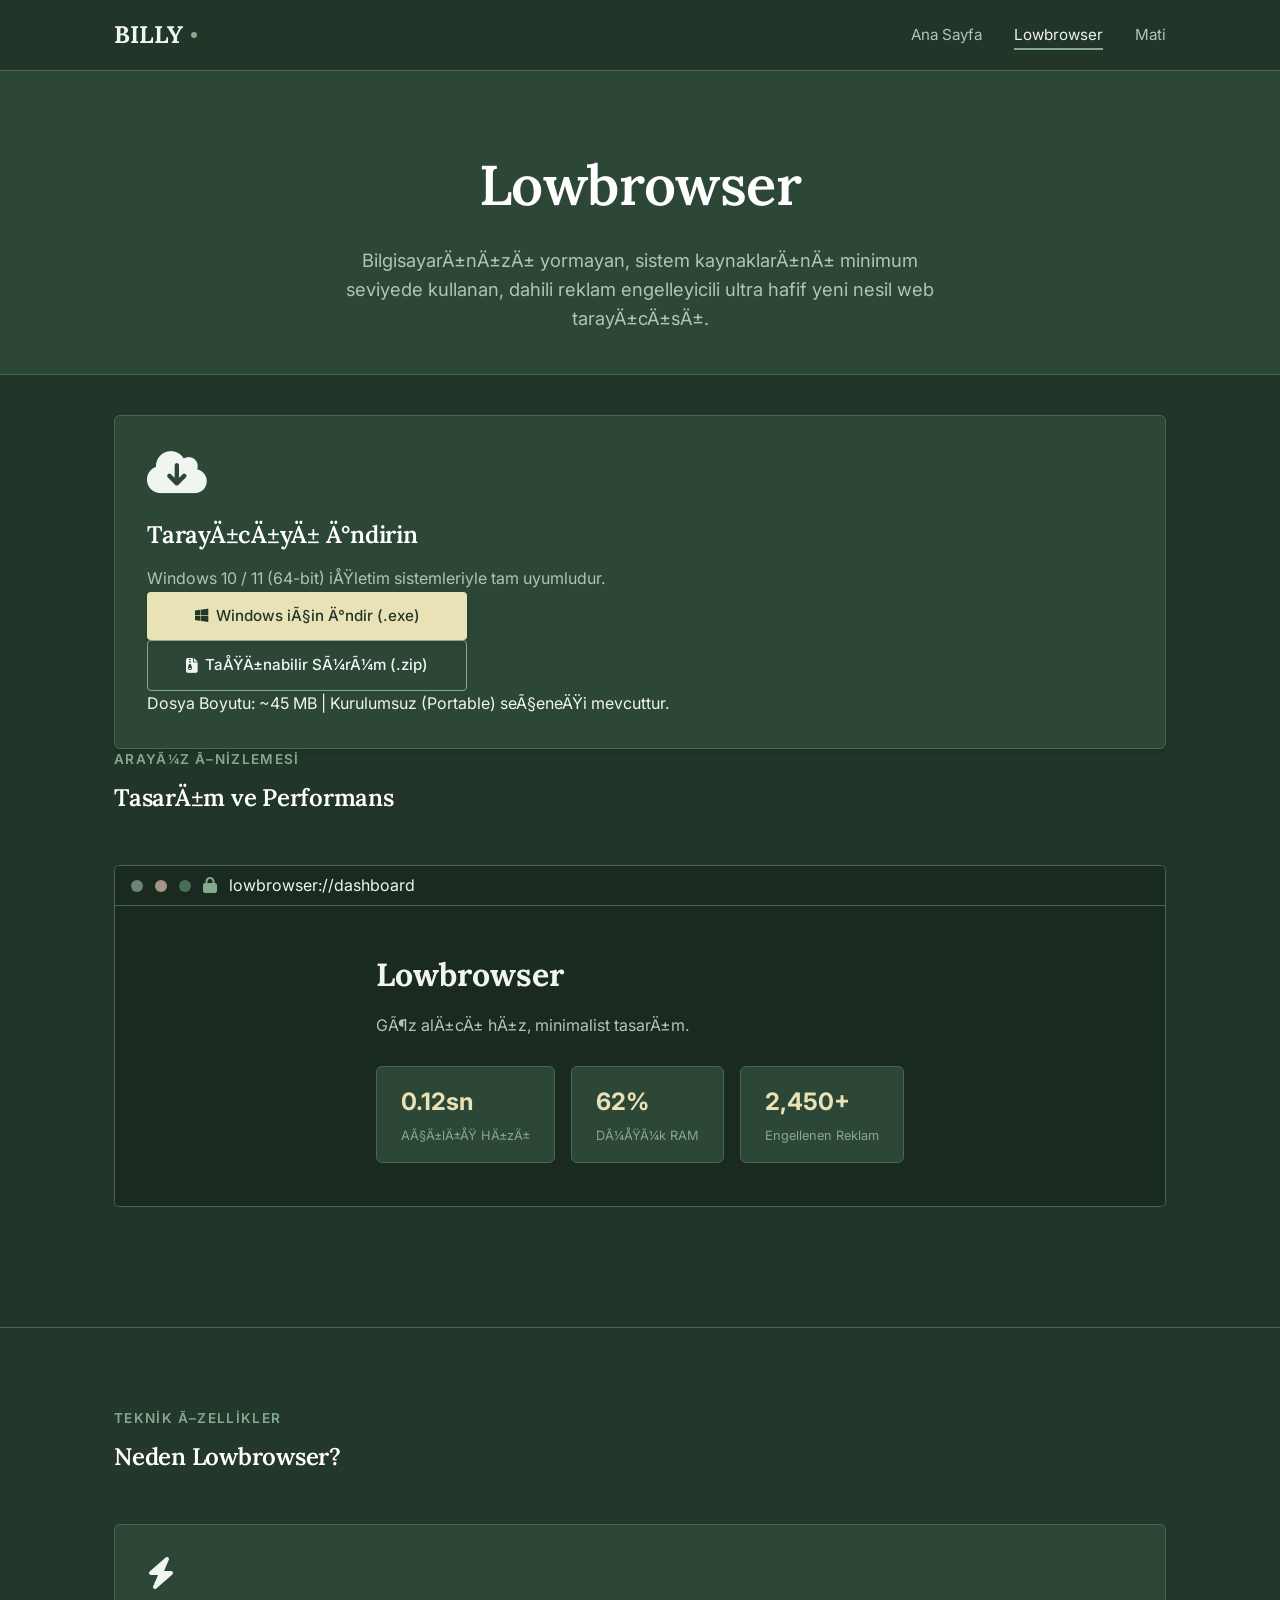
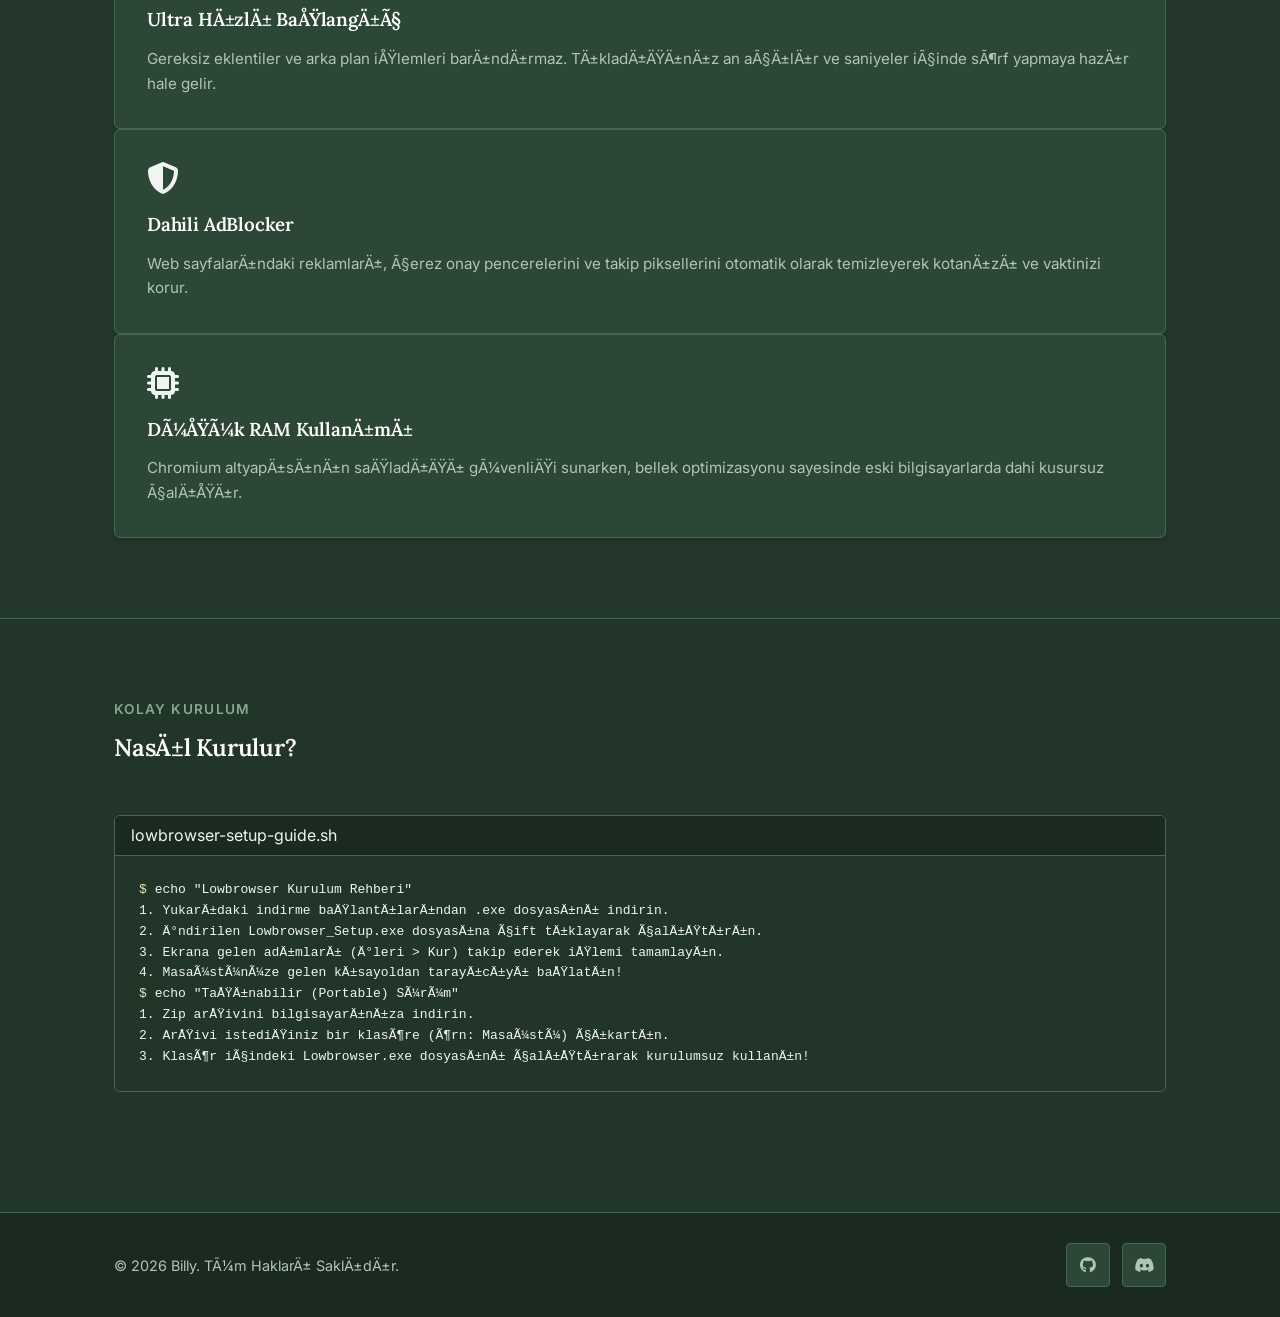
==== commit ed4d1699: "Encoding duzeltildi, her yerde Mati ismi kullaniliyor" ====
--- a/lowbrowser.html
+++ b/lowbrowser.html
@@ -3,8 +3,8 @@
 <head>
   <meta charset="UTF-8">
   <meta name="viewport" content="width=device-width, initial-scale=1.0">
-  <title>Lowbrowser İndir | Ultra Hafif Web Tarayıcısı</title>
-  <meta name="description" content="Lowbrowser web tarayıcısını indirin. Minimum RAM ve CPU kullanımıyla Chromium tabanlı, hızlı, reklam engelleme özellikli tarayıcı.">
+  <title>Lowbrowser Ä°ndir | Ultra Hafif Web TarayÄ±cÄ±sÄ±</title>
+  <meta name="description" content="Lowbrowser web tarayÄ±cÄ±sÄ±nÄ± indirin. Minimum RAM ve CPU kullanÄ±mÄ±yla Chromium tabanlÄ±, hÄ±zlÄ±, reklam engelleme Ã¶zellikli tarayÄ±cÄ±.">
   
   <!-- Font Awesome Icons -->
   <link rel="stylesheet" href="https://cdnjs.cloudflare.com/ajax/libs/font-awesome/6.4.0/css/all.min.css">
@@ -23,7 +23,7 @@
       <ul class="nav-links" id="nav-menu">
         <li><a href="index.html">Ana Sayfa</a></li>
         <li><a href="lowbrowser.html" class="active">Lowbrowser</a></li>
-        <li><a href="multibot.html">Multibot</a></li>
+        <li><a href="multibot.html">Mati</a></li>
       </ul>
       <button class="mobile-menu-btn" aria-label="Menüyü Aç" id="menu-toggle">
         <i class="fas fa-bars"></i>
@@ -35,11 +35,11 @@
   <section class="subpage-hero">
     <div class="container">
       <span class="subpage-badge" style="background: rgba(0, 242, 254, 0.08); border: 1px solid rgba(0, 242, 254, 0.15); color: var(--accent-cyan);">
-        <i class="fas fa-rocket"></i> Versiyon 1.2.0 Stabil Çıktı
+        <i class="fas fa-rocket"></i> Versiyon 1.2.0 Stabil Ã‡Ä±ktÄ±
       </span>
       <h1 class="subpage-title">Lowbrowser</h1>
       <p class="subpage-description">
-        Bilgisayarınızı yormayan, sistem kaynaklarını minimum seviyede kullanan, dahili reklam engelleyicili ultra hafif yeni nesil web tarayıcısı.
+        BilgisayarÄ±nÄ±zÄ± yormayan, sistem kaynaklarÄ±nÄ± minimum seviyede kullanan, dahili reklam engelleyicili ultra hafif yeni nesil web tarayÄ±cÄ±sÄ±.
       </p>
     </div>
   </section>
@@ -48,22 +48,22 @@
   <div class="container">
     <div class="glass-card download-box">
       <i class="fas fa-cloud-download-alt fa-3x" style="color: var(--accent-cyan); margin-bottom: 20px;"></i>
-      <h2 style="margin-bottom: 12px;">Tarayıcıyı İndirin</h2>
-      <p style="color: var(--text-secondary);">Windows 10 / 11 (64-bit) işletim sistemleriyle tam uyumludur.</p>
+      <h2 style="margin-bottom: 12px;">TarayÄ±cÄ±yÄ± Ä°ndirin</h2>
+      <p style="color: var(--text-secondary);">Windows 10 / 11 (64-bit) iÅŸletim sistemleriyle tam uyumludur.</p>
       
       <div class="download-options">
         <div class="download-btn-wrapper">
           <a href="https://github.com/billygitpages/lowbrowser/releases/latest/download/Lowbrowser_Setup.exe" class="btn btn-primary" style="width: 100%; max-width: 320px;" id="download-exe-link">
-            <i class="fab fa-windows"></i> Windows için İndir (.exe)
+            <i class="fab fa-windows"></i> Windows iÃ§in Ä°ndir (.exe)
           </a>
         </div>
         <div>
           <a href="https://github.com/billygitpages/lowbrowser/archive/refs/heads/main.zip" class="btn btn-secondary" style="width: 100%; max-width: 320px;" id="download-zip-link">
-            <i class="fas fa-file-archive"></i> Taşınabilir Sürüm (.zip)
+            <i class="fas fa-file-archive"></i> TaÅŸÄ±nabilir SÃ¼rÃ¼m (.zip)
           </a>
         </div>
       </div>
-      <p class="download-info-small">Dosya Boyutu: ~45 MB | Kurulumsuz (Portable) seçeneği mevcuttur.</p>
+      <p class="download-info-small">Dosya Boyutu: ~45 MB | Kurulumsuz (Portable) seÃ§eneÄŸi mevcuttur.</p>
     </div>
   </div>
 
@@ -71,13 +71,13 @@
   <section class="section" style="padding-top: 0;">
     <div class="container">
       <div class="section-header">
-        <span class="section-tag">Arayüz Önizlemesi</span>
-        <h2>Tasarım ve Performans</h2>
+        <span class="section-tag">ArayÃ¼z Ã–nizlemesi</span>
+        <h2>TasarÄ±m ve Performans</h2>
       </div>
 
       <div class="browser-mockup">
         <div class="browser-header" style="display: flex; align-items: center; gap: 12px;">
-          <!-- Düzgün gösterilen noktalar -->
+          <!-- DÃ¼zgÃ¼n gÃ¶sterilen noktalar -->
           <span style="width:12px;height:12px;border-radius:50%;background:#6e8477;display:inline-block;"></span>
           <span style="width:12px;height:12px;border-radius:50%;background:#a49685;display:inline-block;"></span>
           <span style="width:12px;height:12px;border-radius:50%;background:#486e56;display:inline-block;"></span>
@@ -88,16 +88,16 @@
         <div class="browser-content" style="background: #1A2A20; min-height: 300px; display:flex; align-items:center; justify-content:center;">
           <div class="browser-preview-ui">
             <div style="font-family: 'Lora', serif; font-size: 2rem; font-weight: 700; color: #F0F5F2; margin-bottom: 12px;">Lowbrowser</div>
-            <p style="color: #B0C4B7; margin-bottom: 28px; font-size: 1rem;">Göz alıcı hız, minimalist tasarım.</p>
+            <p style="color: #B0C4B7; margin-bottom: 28px; font-size: 1rem;">GÃ¶z alÄ±cÄ± hÄ±z, minimalist tasarÄ±m.</p>
             
             <div style="display: flex; gap: 16px; justify-content: center; flex-wrap: wrap;">
               <div style="background: #2C4736; padding: 16px 24px; border-radius: 6px; border: 1px solid #446852; min-width: 140px;">
                 <div style="color: #EAE2B7; font-size: 1.5rem; font-weight: 700; margin-bottom: 4px;">0.12sn</div>
-                <p style="font-size: 0.8rem; color: #84A98C;">Açılış Hızı</p>
+                <p style="font-size: 0.8rem; color: #84A98C;">AÃ§Ä±lÄ±ÅŸ HÄ±zÄ±</p>
               </div>
               <div style="background: #2C4736; padding: 16px 24px; border-radius: 6px; border: 1px solid #446852; min-width: 140px;">
                 <div style="color: #EAE2B7; font-size: 1.5rem; font-weight: 700; margin-bottom: 4px;">62%</div>
-                <p style="font-size: 0.8rem; color: #84A98C;">Düşük RAM</p>
+                <p style="font-size: 0.8rem; color: #84A98C;">DÃ¼ÅŸÃ¼k RAM</p>
               </div>
               <div style="background: #2C4736; padding: 16px 24px; border-radius: 6px; border: 1px solid #446852; min-width: 140px;">
                 <div style="color: #EAE2B7; font-size: 1.5rem; font-weight: 700; margin-bottom: 4px;">2,450+</div>
@@ -114,16 +114,16 @@
   <section class="section" style="background: rgba(255, 255, 255, 0.01); border-top: 1px solid var(--card-border); border-bottom: 1px solid var(--card-border);">
     <div class="container">
       <div class="section-header">
-        <span class="section-tag">Teknik Özellikler</span>
+        <span class="section-tag">Teknik Ã–zellikler</span>
         <h2>Neden Lowbrowser?</h2>
       </div>
 
       <div class="features-grid">
         <div class="glass-card">
           <i class="fas fa-bolt fa-2x" style="color: var(--accent-cyan); margin-bottom: 16px;"></i>
-          <h3 style="margin-bottom: 12px;">Ultra Hızlı Başlangıç</h3>
+          <h3 style="margin-bottom: 12px;">Ultra HÄ±zlÄ± BaÅŸlangÄ±Ã§</h3>
           <p style="color: var(--text-secondary); font-size: 0.95rem;">
-            Gereksiz eklentiler ve arka plan işlemleri barındırmaz. Tıkladığınız an açılır ve saniyeler içinde sörf yapmaya hazır hale gelir.
+            Gereksiz eklentiler ve arka plan iÅŸlemleri barÄ±ndÄ±rmaz. TÄ±kladÄ±ÄŸÄ±nÄ±z an aÃ§Ä±lÄ±r ve saniyeler iÃ§inde sÃ¶rf yapmaya hazÄ±r hale gelir.
           </p>
         </div>
 
@@ -131,15 +131,15 @@
           <i class="fas fa-shield-alt fa-2x" style="color: var(--accent-cyan); margin-bottom: 16px;"></i>
           <h3 style="margin-bottom: 12px;">Dahili AdBlocker</h3>
           <p style="color: var(--text-secondary); font-size: 0.95rem;">
-            Web sayfalarındaki reklamları, çerez onay pencerelerini ve takip piksellerini otomatik olarak temizleyerek kotanızı ve vaktinizi korur.
+            Web sayfalarÄ±ndaki reklamlarÄ±, Ã§erez onay pencerelerini ve takip piksellerini otomatik olarak temizleyerek kotanÄ±zÄ± ve vaktinizi korur.
           </p>
         </div>
 
         <div class="glass-card">
           <i class="fas fa-microchip fa-2x" style="color: var(--accent-cyan); margin-bottom: 16px;"></i>
-          <h3 style="margin-bottom: 12px;">Düşük RAM Kullanımı</h3>
+          <h3 style="margin-bottom: 12px;">DÃ¼ÅŸÃ¼k RAM KullanÄ±mÄ±</h3>
           <p style="color: var(--text-secondary); font-size: 0.95rem;">
-            Chromium altyapısının sağladığı güvenliği sunarken, bellek optimizasyonu sayesinde eski bilgisayarlarda dahi kusursuz çalışır.
+            Chromium altyapÄ±sÄ±nÄ±n saÄŸladÄ±ÄŸÄ± gÃ¼venliÄŸi sunarken, bellek optimizasyonu sayesinde eski bilgisayarlarda dahi kusursuz Ã§alÄ±ÅŸÄ±r.
           </p>
         </div>
       </div>
@@ -151,7 +151,7 @@
     <div class="container">
       <div class="section-header">
         <span class="section-tag">Kolay Kurulum</span>
-        <h2>Nasıl Kurulur?</h2>
+        <h2>NasÄ±l Kurulur?</h2>
       </div>
 
       <div class="terminal-card">
@@ -167,19 +167,19 @@
             <span class="terminal-input">echo "Lowbrowser Kurulum Rehberi"</span>
           </div>
           <div class="terminal-output">
-            1. Yukarıdaki indirme bağlantılarından .exe dosyasını indirin.<br>
-            2. İndirilen Lowbrowser_Setup.exe dosyasına çift tıklayarak çalıştırın.<br>
-            3. Ekrana gelen adımları (İleri > Kur) takip ederek işlemi tamamlayın.<br>
-            4. Masaüstünüze gelen kısayoldan tarayıcıyı başlatın!
+            1. YukarÄ±daki indirme baÄŸlantÄ±larÄ±ndan .exe dosyasÄ±nÄ± indirin.<br>
+            2. Ä°ndirilen Lowbrowser_Setup.exe dosyasÄ±na Ã§ift tÄ±klayarak Ã§alÄ±ÅŸtÄ±rÄ±n.<br>
+            3. Ekrana gelen adÄ±mlarÄ± (Ä°leri > Kur) takip ederek iÅŸlemi tamamlayÄ±n.<br>
+            4. MasaÃ¼stÃ¼nÃ¼ze gelen kÄ±sayoldan tarayÄ±cÄ±yÄ± baÅŸlatÄ±n!
           </div>
           <div class="terminal-line">
             <span class="terminal-prompt">$</span>
-            <span class="terminal-input">echo "Taşınabilir (Portable) Sürüm"</span>
+            <span class="terminal-input">echo "TaÅŸÄ±nabilir (Portable) SÃ¼rÃ¼m"</span>
           </div>
           <div class="terminal-output">
-            1. Zip arşivini bilgisayarınıza indirin.<br>
-            2. Arşivi istediğiniz bir klasöre (örn: Masaüstü) çıkartın.<br>
-            3. Klasör içindeki Lowbrowser.exe dosyasını çalıştırarak kurulumsuz kullanın!
+            1. Zip arÅŸivini bilgisayarÄ±nÄ±za indirin.<br>
+            2. ArÅŸivi istediÄŸiniz bir klasÃ¶re (Ã¶rn: MasaÃ¼stÃ¼) Ã§Ä±kartÄ±n.<br>
+            3. KlasÃ¶r iÃ§indeki Lowbrowser.exe dosyasÄ±nÄ± Ã§alÄ±ÅŸtÄ±rarak kurulumsuz kullanÄ±n!
           </div>
         </div>
       </div>
@@ -190,7 +190,7 @@
   <footer>
     <div class="container footer-container">
       <div class="footer-copy">
-        &copy; 2026 Billy. Tüm Hakları Saklıdır.
+        &copy; 2026 Billy. TÃ¼m HaklarÄ± SaklÄ±dÄ±r.
       </div>
       <div class="footer-socials">
         <a href="https://github.com/billygitpages" class="btn-icon" target="_blank" aria-label="GitHub"><i class="fab fa-github"></i></a>
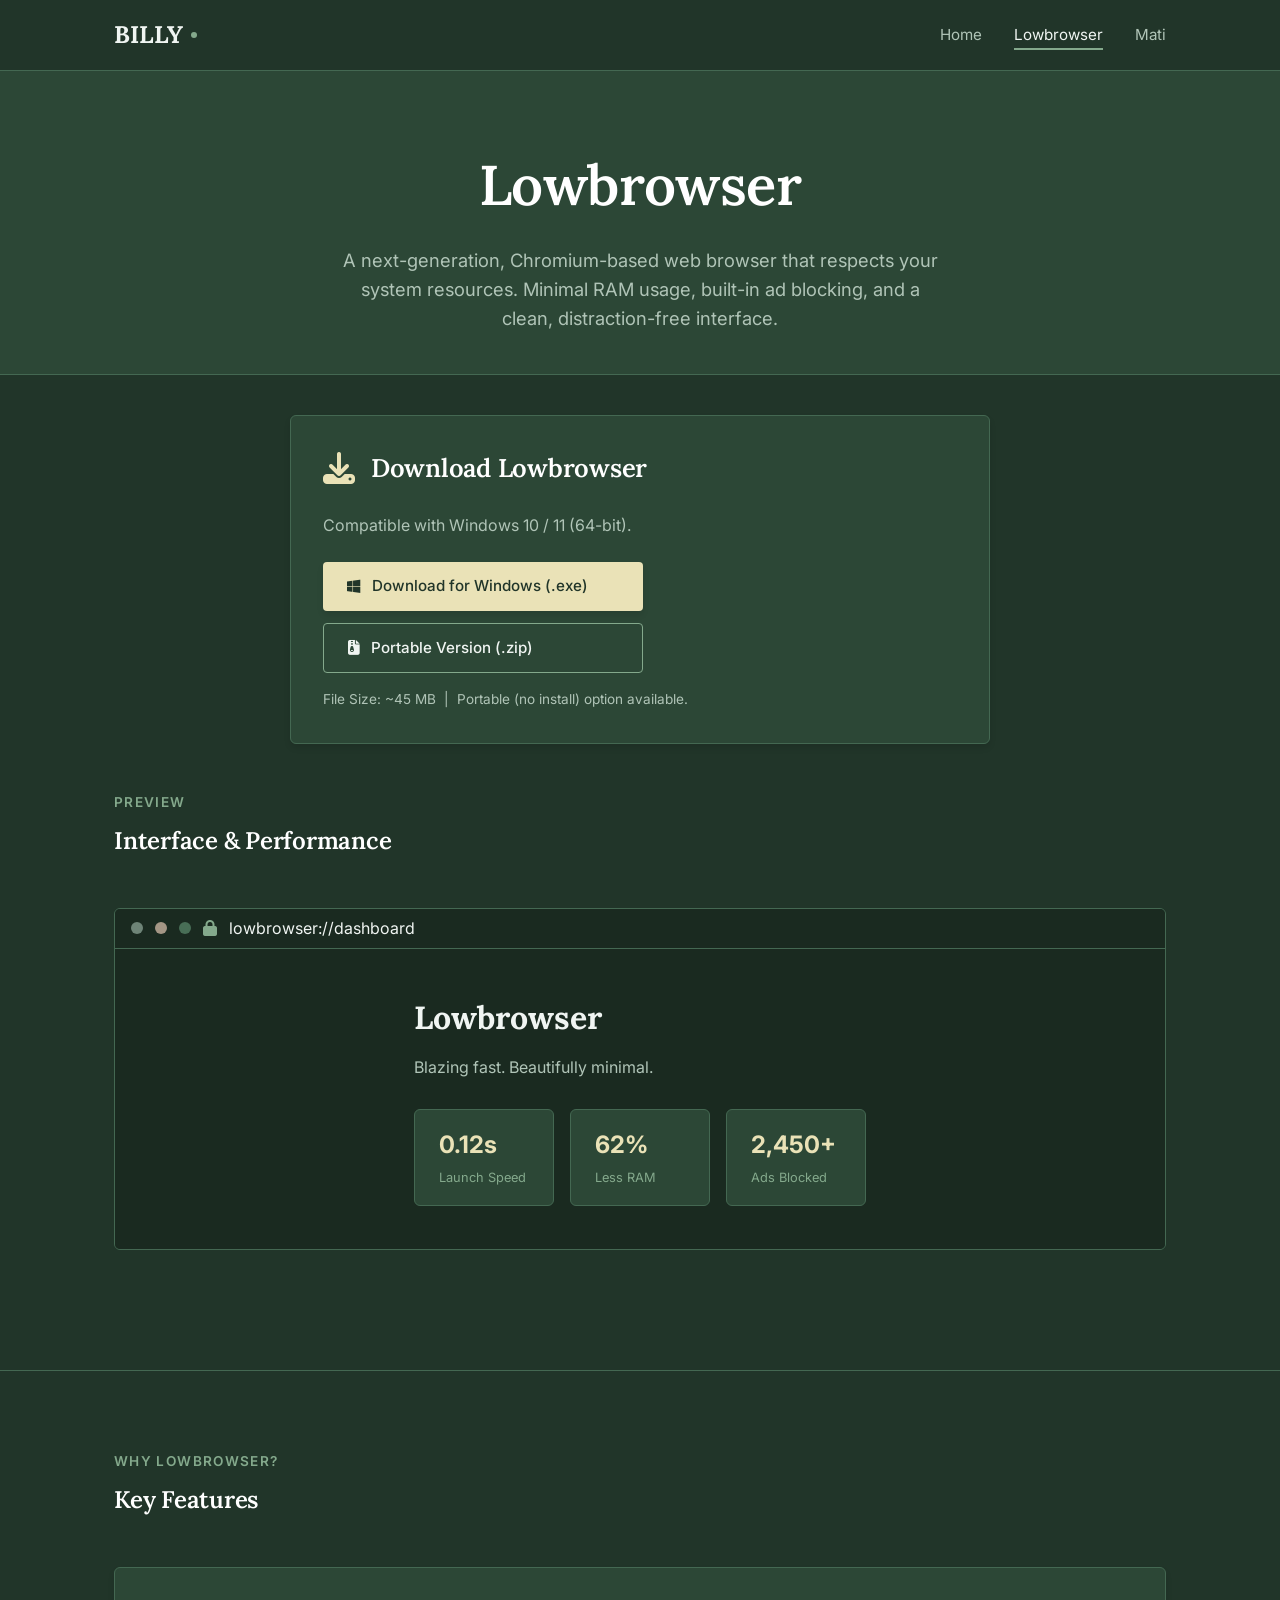
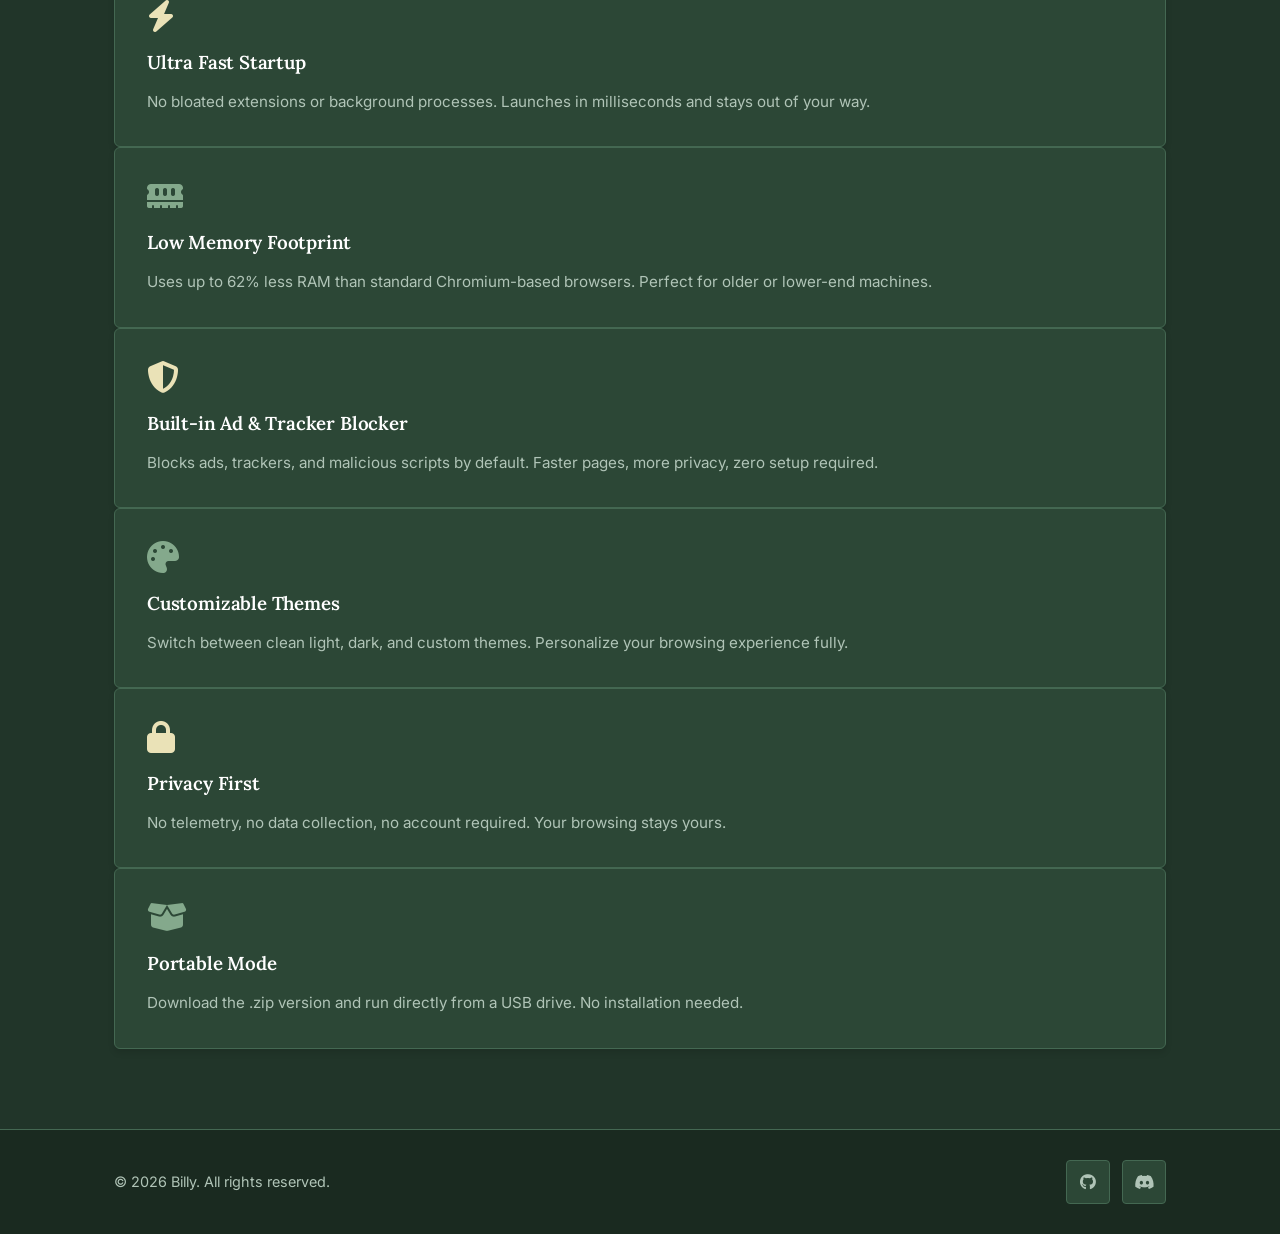
==== commit a6f31358: "Switch entire site to clean English to fix character encoding permanently" ====
--- a/lowbrowser.html
+++ b/lowbrowser.html
@@ -1,17 +1,15 @@
 <!DOCTYPE html>
-<html lang="tr">
+<html lang="en">
+
 <head>
   <meta charset="UTF-8">
   <meta name="viewport" content="width=device-width, initial-scale=1.0">
-  <title>Lowbrowser Ä°ndir | Ultra Hafif Web TarayÄ±cÄ±sÄ±</title>
-  <meta name="description" content="Lowbrowser web tarayÄ±cÄ±sÄ±nÄ± indirin. Minimum RAM ve CPU kullanÄ±mÄ±yla Chromium tabanlÄ±, hÄ±zlÄ±, reklam engelleme Ã¶zellikli tarayÄ±cÄ±.">
-  
-  <!-- Font Awesome Icons -->
+  <title>Lowbrowser | Ultra Lightweight Web Browser</title>
+  <meta name="description" content="Download Lowbrowser - A fast, privacy-focused, Chromium-based browser with minimal RAM and CPU usage, built-in ad blocking and a clean interface.">
   <link rel="stylesheet" href="https://cdnjs.cloudflare.com/ajax/libs/font-awesome/6.4.0/css/all.min.css">
-  
-  <!-- Custom Stylesheet -->
   <link rel="stylesheet" href="style.css">
 </head>
+
 <body>
 
   <!-- Navbar -->
@@ -21,63 +19,60 @@
         BILLY<span class="logo-dot"></span>
       </a>
       <ul class="nav-links" id="nav-menu">
-        <li><a href="index.html">Ana Sayfa</a></li>
+        <li><a href="index.html">Home</a></li>
         <li><a href="lowbrowser.html" class="active">Lowbrowser</a></li>
         <li><a href="multibot.html">Mati</a></li>
       </ul>
-      <button class="mobile-menu-btn" aria-label="Menüyü Aç" id="menu-toggle">
+      <button class="mobile-menu-btn" aria-label="Open menu" id="menu-toggle">
         <i class="fas fa-bars"></i>
       </button>
     </div>
   </header>
 
-  <!-- Subpage Hero -->
+  <!-- Hero -->
   <section class="subpage-hero">
     <div class="container">
-      <span class="subpage-badge" style="background: rgba(0, 242, 254, 0.08); border: 1px solid rgba(0, 242, 254, 0.15); color: var(--accent-cyan);">
-        <i class="fas fa-rocket"></i> Versiyon 1.2.0 Stabil Ã‡Ä±ktÄ±
-      </span>
       <h1 class="subpage-title">Lowbrowser</h1>
       <p class="subpage-description">
-        BilgisayarÄ±nÄ±zÄ± yormayan, sistem kaynaklarÄ±nÄ± minimum seviyede kullanan, dahili reklam engelleyicili ultra hafif yeni nesil web tarayÄ±cÄ±sÄ±.
+        A next-generation, Chromium-based web browser that respects your system resources. Minimal RAM usage, built-in ad blocking, and a clean, distraction-free interface.
       </p>
     </div>
   </section>
 
-  <!-- Download Action Box -->
+  <!-- Download Section -->
   <div class="container">
-    <div class="glass-card download-box">
-      <i class="fas fa-cloud-download-alt fa-3x" style="color: var(--accent-cyan); margin-bottom: 20px;"></i>
-      <h2 style="margin-bottom: 12px;">TarayÄ±cÄ±yÄ± Ä°ndirin</h2>
-      <p style="color: var(--text-secondary);">Windows 10 / 11 (64-bit) iÅŸletim sistemleriyle tam uyumludur.</p>
-      
-      <div class="download-options">
-        <div class="download-btn-wrapper">
-          <a href="https://github.com/billygitpages/lowbrowser/releases/latest/download/Lowbrowser_Setup.exe" class="btn btn-primary" style="width: 100%; max-width: 320px;" id="download-exe-link">
-            <i class="fab fa-windows"></i> Windows iÃ§in Ä°ndir (.exe)
-          </a>
-        </div>
-        <div>
-          <a href="https://github.com/billygitpages/lowbrowser/archive/refs/heads/main.zip" class="btn btn-secondary" style="width: 100%; max-width: 320px;" id="download-zip-link">
-            <i class="fas fa-file-archive"></i> TaÅŸÄ±nabilir SÃ¼rÃ¼m (.zip)
-          </a>
-        </div>
+    <div class="glass-card" style="max-width: 700px; margin: 0 auto 48px;">
+      <div style="display: flex; align-items: center; gap: 16px; margin-bottom: 24px;">
+        <i class="fas fa-download fa-2x" style="color: var(--btn-primary-bg);"></i>
+        <h2 style="font-size: 1.6rem;">Download Lowbrowser</h2>
       </div>
-      <p class="download-info-small">Dosya Boyutu: ~45 MB | Kurulumsuz (Portable) seÃ§eneÄŸi mevcuttur.</p>
+      <p style="color: var(--text-secondary); margin-bottom: 24px;">
+        Compatible with Windows 10 / 11 (64-bit).
+      </p>
+      <div style="display: flex; flex-direction: column; gap: 12px; max-width: 320px;">
+        <a href="#" class="btn btn-primary" id="download-exe" style="justify-content: flex-start; gap: 12px;">
+          <i class="fab fa-windows"></i> Download for Windows (.exe)
+        </a>
+        <a href="#" class="btn btn-secondary" id="download-zip" style="justify-content: flex-start; gap: 12px;">
+          <i class="fas fa-file-archive"></i> Portable Version (.zip)
+        </a>
+      </div>
+      <p style="color: var(--text-secondary); font-size: 0.85rem; margin-top: 16px;">
+        File Size: ~45 MB &nbsp;|&nbsp; Portable (no install) option available.
+      </p>
     </div>
   </div>
 
-  <!-- Browser Visual Mockup -->
+  <!-- Browser Mockup -->
   <section class="section" style="padding-top: 0;">
     <div class="container">
       <div class="section-header">
-        <span class="section-tag">ArayÃ¼z Ã–nizlemesi</span>
-        <h2>TasarÄ±m ve Performans</h2>
+        <span class="section-tag">Preview</span>
+        <h2>Interface & Performance</h2>
       </div>
 
       <div class="browser-mockup">
         <div class="browser-header" style="display: flex; align-items: center; gap: 12px;">
-          <!-- DÃ¼zgÃ¼n gÃ¶sterilen noktalar -->
           <span style="width:12px;height:12px;border-radius:50%;background:#6e8477;display:inline-block;"></span>
           <span style="width:12px;height:12px;border-radius:50%;background:#a49685;display:inline-block;"></span>
           <span style="width:12px;height:12px;border-radius:50%;background:#486e56;display:inline-block;"></span>
@@ -88,20 +83,19 @@
         <div class="browser-content" style="background: #1A2A20; min-height: 300px; display:flex; align-items:center; justify-content:center;">
           <div class="browser-preview-ui">
             <div style="font-family: 'Lora', serif; font-size: 2rem; font-weight: 700; color: #F0F5F2; margin-bottom: 12px;">Lowbrowser</div>
-            <p style="color: #B0C4B7; margin-bottom: 28px; font-size: 1rem;">GÃ¶z alÄ±cÄ± hÄ±z, minimalist tasarÄ±m.</p>
-            
+            <p style="color: #B0C4B7; margin-bottom: 28px; font-size: 1rem;">Blazing fast. Beautifully minimal.</p>
             <div style="display: flex; gap: 16px; justify-content: center; flex-wrap: wrap;">
               <div style="background: #2C4736; padding: 16px 24px; border-radius: 6px; border: 1px solid #446852; min-width: 140px;">
-                <div style="color: #EAE2B7; font-size: 1.5rem; font-weight: 700; margin-bottom: 4px;">0.12sn</div>
-                <p style="font-size: 0.8rem; color: #84A98C;">AÃ§Ä±lÄ±ÅŸ HÄ±zÄ±</p>
+                <div style="color: #EAE2B7; font-size: 1.5rem; font-weight: 700; margin-bottom: 4px;">0.12s</div>
+                <p style="font-size: 0.8rem; color: #84A98C;">Launch Speed</p>
               </div>
               <div style="background: #2C4736; padding: 16px 24px; border-radius: 6px; border: 1px solid #446852; min-width: 140px;">
                 <div style="color: #EAE2B7; font-size: 1.5rem; font-weight: 700; margin-bottom: 4px;">62%</div>
-                <p style="font-size: 0.8rem; color: #84A98C;">DÃ¼ÅŸÃ¼k RAM</p>
+                <p style="font-size: 0.8rem; color: #84A98C;">Less RAM</p>
               </div>
               <div style="background: #2C4736; padding: 16px 24px; border-radius: 6px; border: 1px solid #446852; min-width: 140px;">
                 <div style="color: #EAE2B7; font-size: 1.5rem; font-weight: 700; margin-bottom: 4px;">2,450+</div>
-                <p style="font-size: 0.8rem; color: #84A98C;">Engellenen Reklam</p>
+                <p style="font-size: 0.8rem; color: #84A98C;">Ads Blocked</p>
               </div>
             </div>
           </div>
@@ -110,77 +104,61 @@
     </div>
   </section>
 
-  <!-- Detailed Features Grid -->
-  <section class="section" style="background: rgba(255, 255, 255, 0.01); border-top: 1px solid var(--card-border); border-bottom: 1px solid var(--card-border);">
+  <!-- Features Grid -->
+  <section class="section" style="border-top: 1px solid var(--card-border);">
     <div class="container">
       <div class="section-header">
-        <span class="section-tag">Teknik Ã–zellikler</span>
-        <h2>Neden Lowbrowser?</h2>
+        <span class="section-tag">Why Lowbrowser?</span>
+        <h2>Key Features</h2>
       </div>
 
       <div class="features-grid">
         <div class="glass-card">
-          <i class="fas fa-bolt fa-2x" style="color: var(--accent-cyan); margin-bottom: 16px;"></i>
-          <h3 style="margin-bottom: 12px;">Ultra HÄ±zlÄ± BaÅŸlangÄ±Ã§</h3>
+          <i class="fas fa-bolt fa-2x" style="color: #EAE2B7; margin-bottom: 16px;"></i>
+          <h3 style="margin-bottom: 12px;">Ultra Fast Startup</h3>
           <p style="color: var(--text-secondary); font-size: 0.95rem;">
-            Gereksiz eklentiler ve arka plan iÅŸlemleri barÄ±ndÄ±rmaz. TÄ±kladÄ±ÄŸÄ±nÄ±z an aÃ§Ä±lÄ±r ve saniyeler iÃ§inde sÃ¶rf yapmaya hazÄ±r hale gelir.
+            No bloated extensions or background processes. Launches in milliseconds and stays out of your way.
           </p>
         </div>
 
         <div class="glass-card">
-          <i class="fas fa-shield-alt fa-2x" style="color: var(--accent-cyan); margin-bottom: 16px;"></i>
-          <h3 style="margin-bottom: 12px;">Dahili AdBlocker</h3>
+          <i class="fas fa-memory fa-2x" style="color: #84A98C; margin-bottom: 16px;"></i>
+          <h3 style="margin-bottom: 12px;">Low Memory Footprint</h3>
           <p style="color: var(--text-secondary); font-size: 0.95rem;">
-            Web sayfalarÄ±ndaki reklamlarÄ±, Ã§erez onay pencerelerini ve takip piksellerini otomatik olarak temizleyerek kotanÄ±zÄ± ve vaktinizi korur.
+            Uses up to 62% less RAM than standard Chromium-based browsers. Perfect for older or lower-end machines.
           </p>
         </div>
 
         <div class="glass-card">
-          <i class="fas fa-microchip fa-2x" style="color: var(--accent-cyan); margin-bottom: 16px;"></i>
-          <h3 style="margin-bottom: 12px;">DÃ¼ÅŸÃ¼k RAM KullanÄ±mÄ±</h3>
+          <i class="fas fa-shield-alt fa-2x" style="color: #EAE2B7; margin-bottom: 16px;"></i>
+          <h3 style="margin-bottom: 12px;">Built-in Ad & Tracker Blocker</h3>
           <p style="color: var(--text-secondary); font-size: 0.95rem;">
-            Chromium altyapÄ±sÄ±nÄ±n saÄŸladÄ±ÄŸÄ± gÃ¼venliÄŸi sunarken, bellek optimizasyonu sayesinde eski bilgisayarlarda dahi kusursuz Ã§alÄ±ÅŸÄ±r.
+            Blocks ads, trackers, and malicious scripts by default. Faster pages, more privacy, zero setup required.
           </p>
         </div>
-      </div>
-    </div>
-  </section>
 
-  <!-- How to Install Guide -->
-  <section class="section">
-    <div class="container">
-      <div class="section-header">
-        <span class="section-tag">Kolay Kurulum</span>
-        <h2>NasÄ±l Kurulur?</h2>
-      </div>
+        <div class="glass-card">
+          <i class="fas fa-palette fa-2x" style="color: #84A98C; margin-bottom: 16px;"></i>
+          <h3 style="margin-bottom: 12px;">Customizable Themes</h3>
+          <p style="color: var(--text-secondary); font-size: 0.95rem;">
+            Switch between clean light, dark, and custom themes. Personalize your browsing experience fully.
+          </p>
+        </div>
 
-      <div class="terminal-card">
-        <div class="terminal-header">
-          <span class="terminal-dot"></span>
-          <span class="terminal-dot"></span>
-          <span class="terminal-dot"></span>
-          <span class="terminal-title">lowbrowser-setup-guide.sh</span>
+        <div class="glass-card">
+          <i class="fas fa-lock fa-2x" style="color: #EAE2B7; margin-bottom: 16px;"></i>
+          <h3 style="margin-bottom: 12px;">Privacy First</h3>
+          <p style="color: var(--text-secondary); font-size: 0.95rem;">
+            No telemetry, no data collection, no account required. Your browsing stays yours.
+          </p>
         </div>
-        <div class="terminal-body">
-          <div class="terminal-line">
-            <span class="terminal-prompt">$</span>
-            <span class="terminal-input">echo "Lowbrowser Kurulum Rehberi"</span>
-          </div>
-          <div class="terminal-output">
-            1. YukarÄ±daki indirme baÄŸlantÄ±larÄ±ndan .exe dosyasÄ±nÄ± indirin.<br>
-            2. Ä°ndirilen Lowbrowser_Setup.exe dosyasÄ±na Ã§ift tÄ±klayarak Ã§alÄ±ÅŸtÄ±rÄ±n.<br>
-            3. Ekrana gelen adÄ±mlarÄ± (Ä°leri > Kur) takip ederek iÅŸlemi tamamlayÄ±n.<br>
-            4. MasaÃ¼stÃ¼nÃ¼ze gelen kÄ±sayoldan tarayÄ±cÄ±yÄ± baÅŸlatÄ±n!
-          </div>
-          <div class="terminal-line">
-            <span class="terminal-prompt">$</span>
-            <span class="terminal-input">echo "TaÅŸÄ±nabilir (Portable) SÃ¼rÃ¼m"</span>
-          </div>
-          <div class="terminal-output">
-            1. Zip arÅŸivini bilgisayarÄ±nÄ±za indirin.<br>
-            2. ArÅŸivi istediÄŸiniz bir klasÃ¶re (Ã¶rn: MasaÃ¼stÃ¼) Ã§Ä±kartÄ±n.<br>
-            3. KlasÃ¶r iÃ§indeki Lowbrowser.exe dosyasÄ±nÄ± Ã§alÄ±ÅŸtÄ±rarak kurulumsuz kullanÄ±n!
-          </div>
+
+        <div class="glass-card">
+          <i class="fas fa-box-open fa-2x" style="color: #84A98C; margin-bottom: 16px;"></i>
+          <h3 style="margin-bottom: 12px;">Portable Mode</h3>
+          <p style="color: var(--text-secondary); font-size: 0.95rem;">
+            Download the .zip version and run directly from a USB drive. No installation needed.
+          </p>
         </div>
       </div>
     </div>
@@ -190,16 +168,21 @@
   <footer>
     <div class="container footer-container">
       <div class="footer-copy">
-        &copy; 2026 Billy. TÃ¼m HaklarÄ± SaklÄ±dÄ±r.
+        &copy; 2026 Billy. All rights reserved.
       </div>
       <div class="footer-socials">
-        <a href="https://github.com/billygitpages" class="btn-icon" target="_blank" aria-label="GitHub"><i class="fab fa-github"></i></a>
-        <a href="https://discord.gg/invite" class="btn-icon" target="_blank" aria-label="Discord"><i class="fab fa-discord"></i></a>
+        <a href="https://github.com/billythestudent" class="btn-icon" target="_blank" aria-label="GitHub">
+          <i class="fab fa-github"></i>
+        </a>
+        <a href="https://discord.gg/invite" class="btn-icon" target="_blank" aria-label="Discord">
+          <i class="fab fa-discord"></i>
+        </a>
       </div>
     </div>
   </footer>
 
-  <!-- Custom Scripts -->
   <script src="main.js"></script>
+
 </body>
+
 </html>
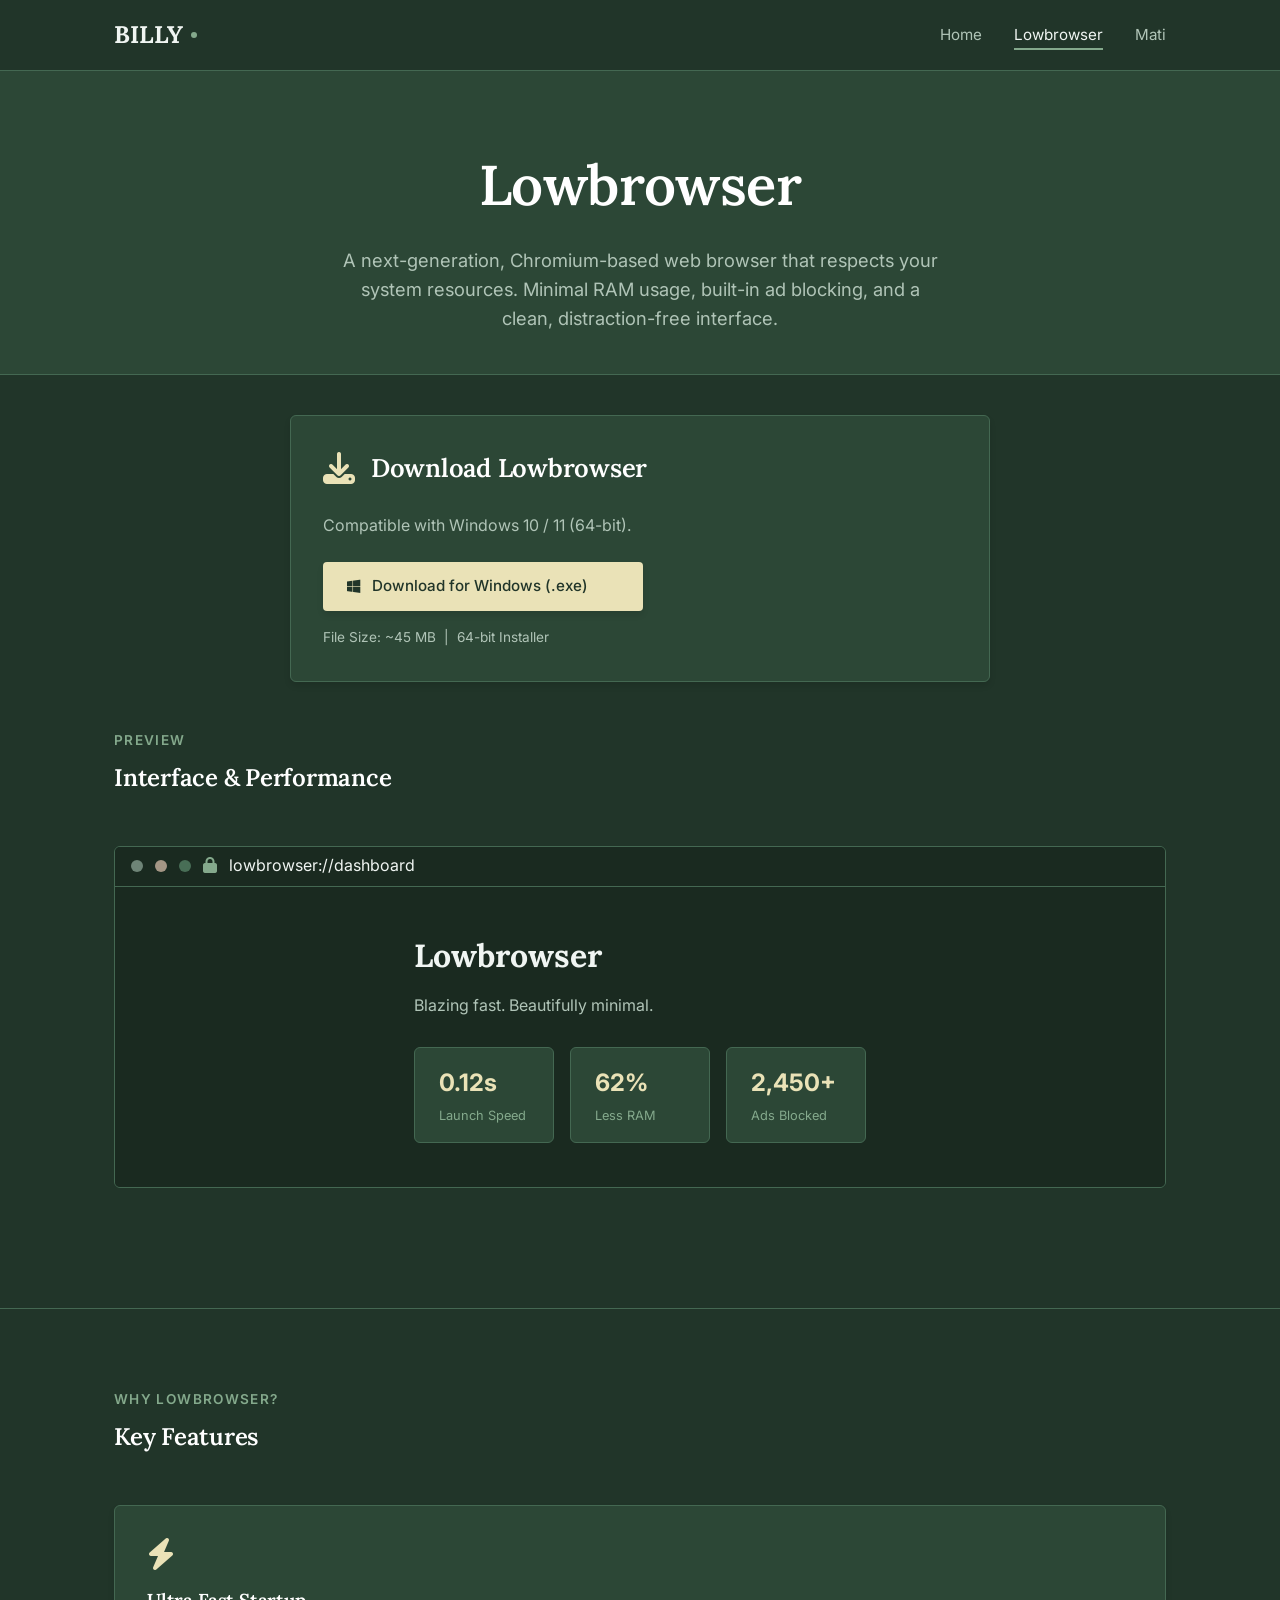
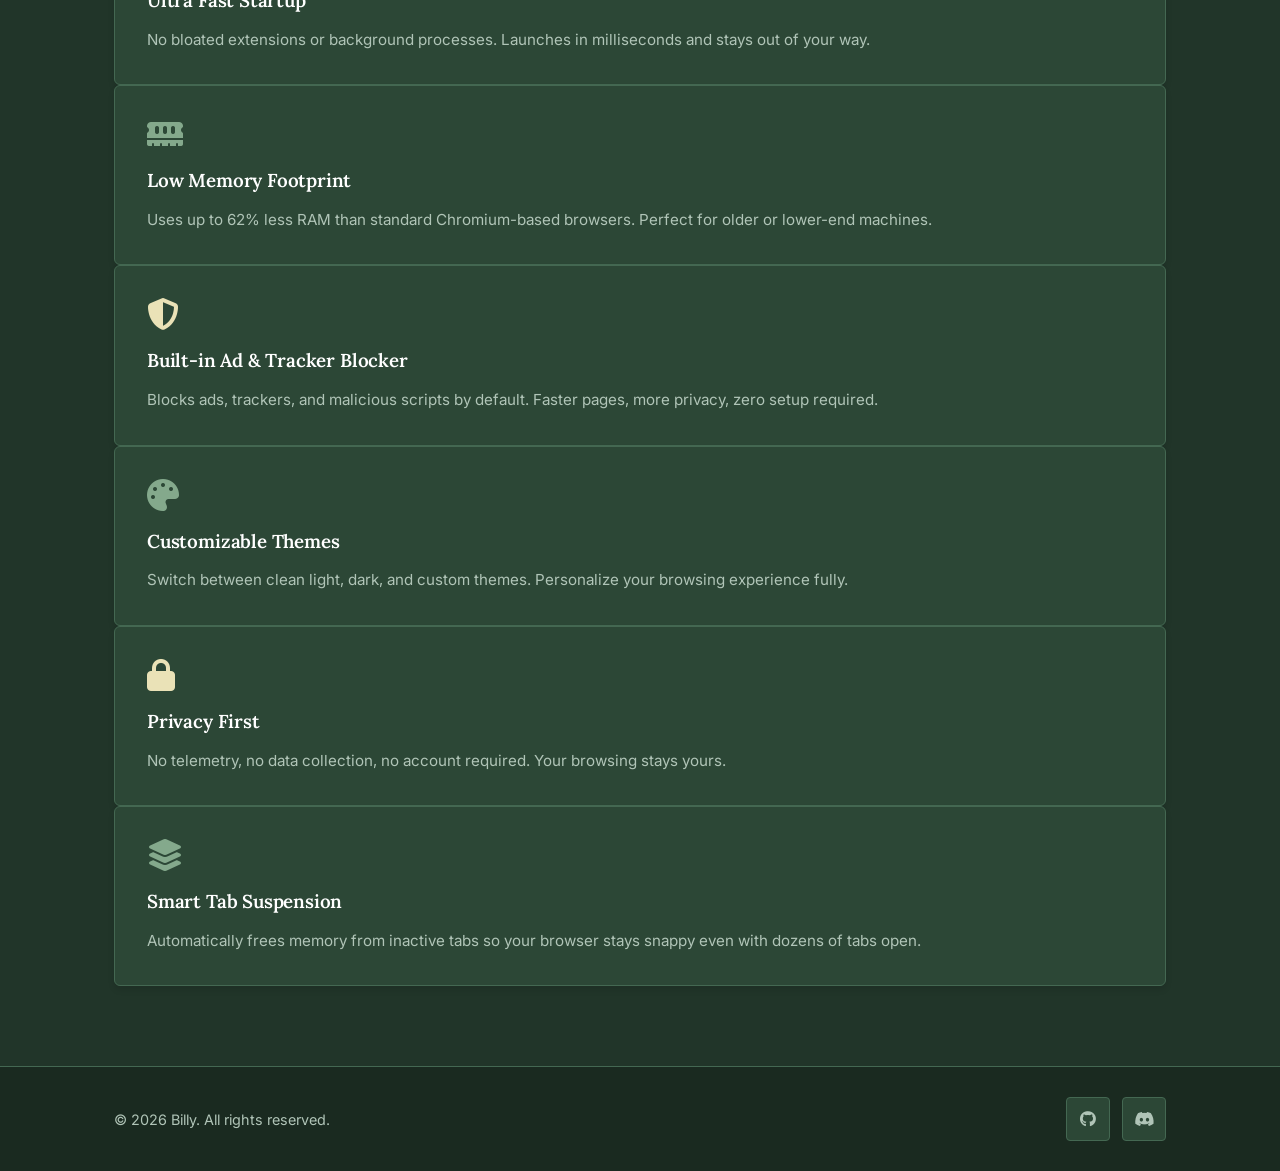
==== commit e7e71eb5: "Remove portable version button and references from lowbrowser page" ====
--- a/lowbrowser.html
+++ b/lowbrowser.html
@@ -50,15 +50,12 @@
         Compatible with Windows 10 / 11 (64-bit).
       </p>
       <div style="display: flex; flex-direction: column; gap: 12px; max-width: 320px;">
-        <a href="#" class="btn btn-primary" id="download-exe" style="justify-content: flex-start; gap: 12px;">
+        <a href="https://github.com/billythestudent/lowbrowser/releases/latest/download/LowBrowser-Setup.exe" class="btn btn-primary" id="download-exe" style="justify-content: flex-start; gap: 12px;">
           <i class="fab fa-windows"></i> Download for Windows (.exe)
-        </a>
-        <a href="#" class="btn btn-secondary" id="download-zip" style="justify-content: flex-start; gap: 12px;">
-          <i class="fas fa-file-archive"></i> Portable Version (.zip)
         </a>
       </div>
       <p style="color: var(--text-secondary); font-size: 0.85rem; margin-top: 16px;">
-        File Size: ~45 MB &nbsp;|&nbsp; Portable (no install) option available.
+        File Size: ~45 MB &nbsp;|&nbsp; 64-bit Installer
       </p>
     </div>
   </div>
@@ -154,10 +151,10 @@
         </div>
 
         <div class="glass-card">
-          <i class="fas fa-box-open fa-2x" style="color: #84A98C; margin-bottom: 16px;"></i>
-          <h3 style="margin-bottom: 12px;">Portable Mode</h3>
+          <i class="fas fa-layer-group fa-2x" style="color: #84A98C; margin-bottom: 16px;"></i>
+          <h3 style="margin-bottom: 12px;">Smart Tab Suspension</h3>
           <p style="color: var(--text-secondary); font-size: 0.95rem;">
-            Download the .zip version and run directly from a USB drive. No installation needed.
+            Automatically frees memory from inactive tabs so your browser stays snappy even with dozens of tabs open.
           </p>
         </div>
       </div>
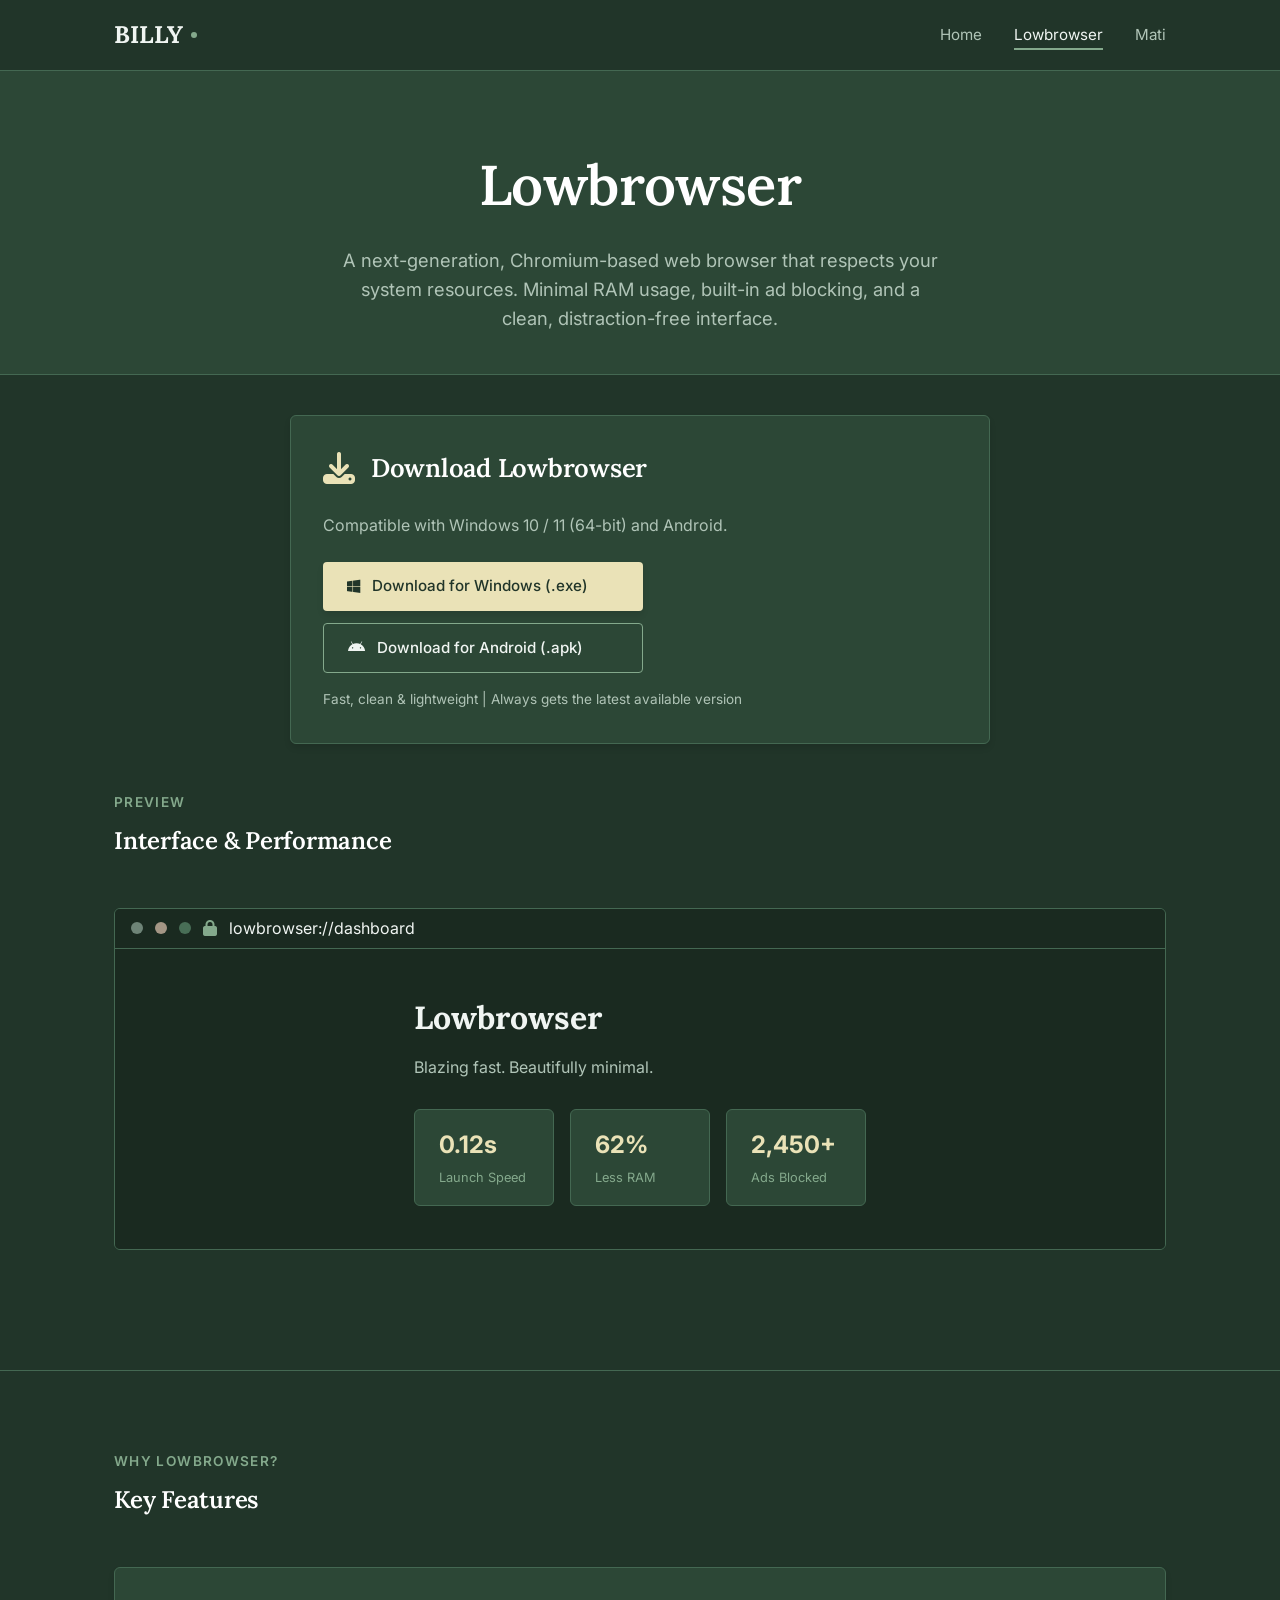
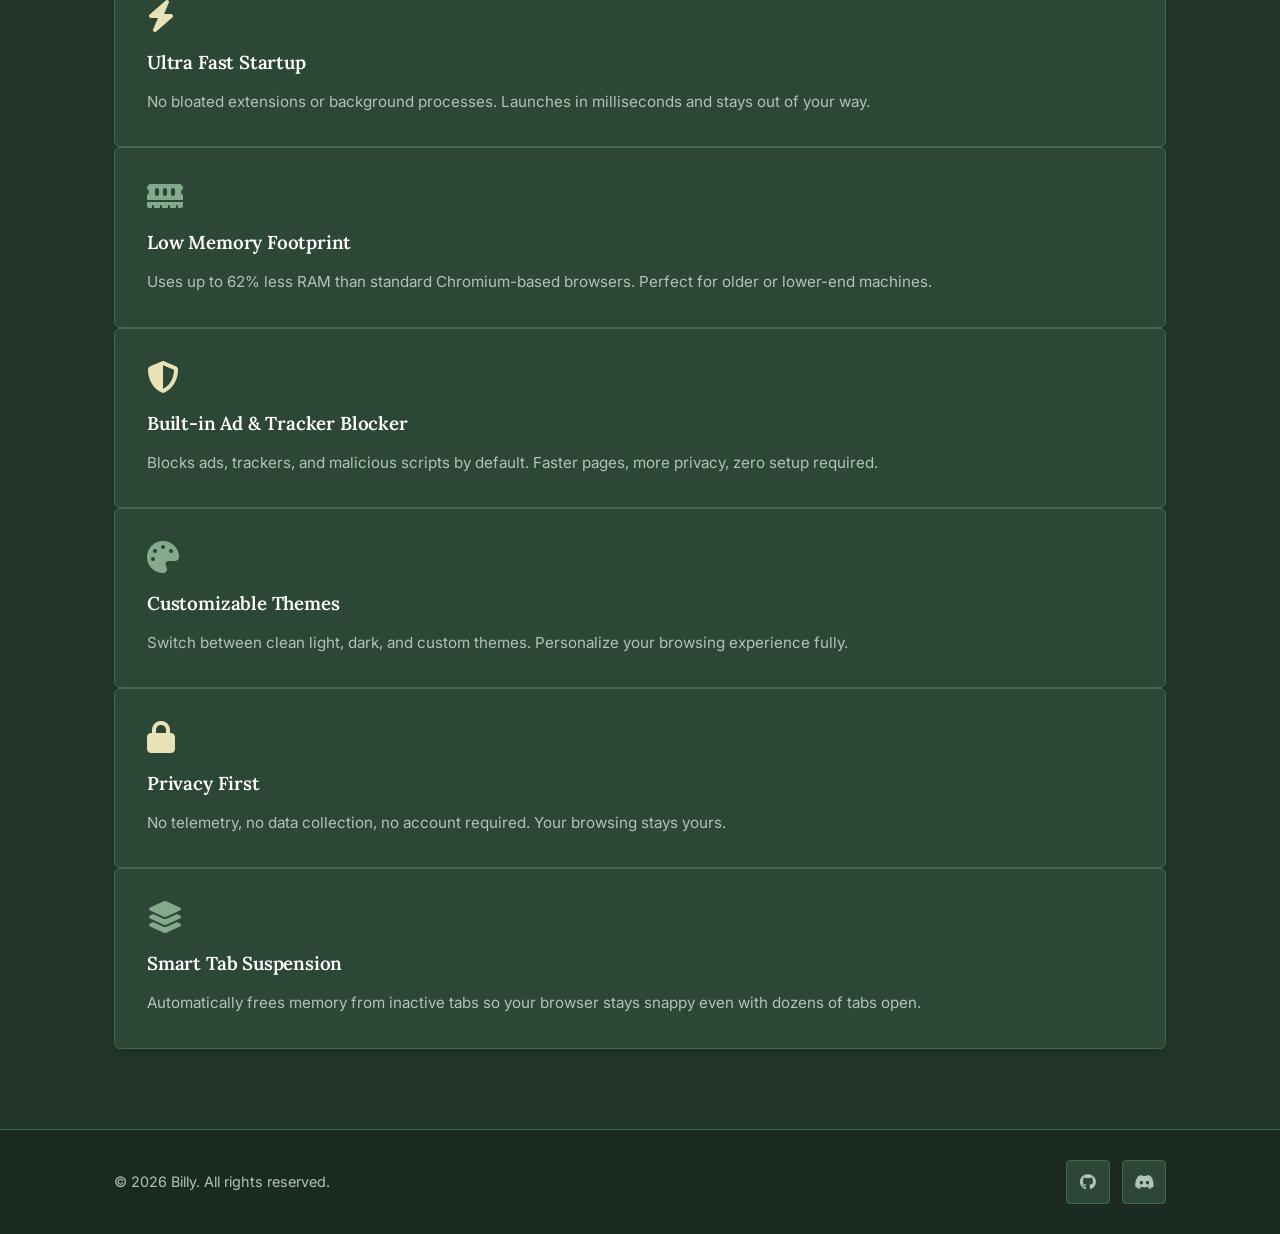
==== commit 04a528ad: "Update download links: dynamic latest Windows installer and Android APK" ====
--- a/lowbrowser.html
+++ b/lowbrowser.html
@@ -47,15 +47,18 @@
         <h2 style="font-size: 1.6rem;">Download Lowbrowser</h2>
       </div>
       <p style="color: var(--text-secondary); margin-bottom: 24px;">
-        Compatible with Windows 10 / 11 (64-bit).
+        Compatible with Windows 10 / 11 (64-bit) and Android.
       </p>
       <div style="display: flex; flex-direction: column; gap: 12px; max-width: 320px;">
         <a href="https://github.com/billythestudent/lowbrowser/releases/latest/download/LowBrowser-Setup.exe" class="btn btn-primary" id="download-exe" style="justify-content: flex-start; gap: 12px;">
           <i class="fab fa-windows"></i> Download for Windows (.exe)
         </a>
+        <a href="https://github.com/billythestudent/lowbrowser/releases/download/mobile-latest/LowBrowser.apk" class="btn btn-secondary" id="download-apk" style="justify-content: flex-start; gap: 12px;">
+          <i class="fab fa-android"></i> Download for Android (.apk)
+        </a>
       </div>
       <p style="color: var(--text-secondary); font-size: 0.85rem; margin-top: 16px;">
-        File Size: ~45 MB &nbsp;|&nbsp; 64-bit Installer
+        Fast, clean & lightweight | Always gets the latest available version
       </p>
     </div>
   </div>
